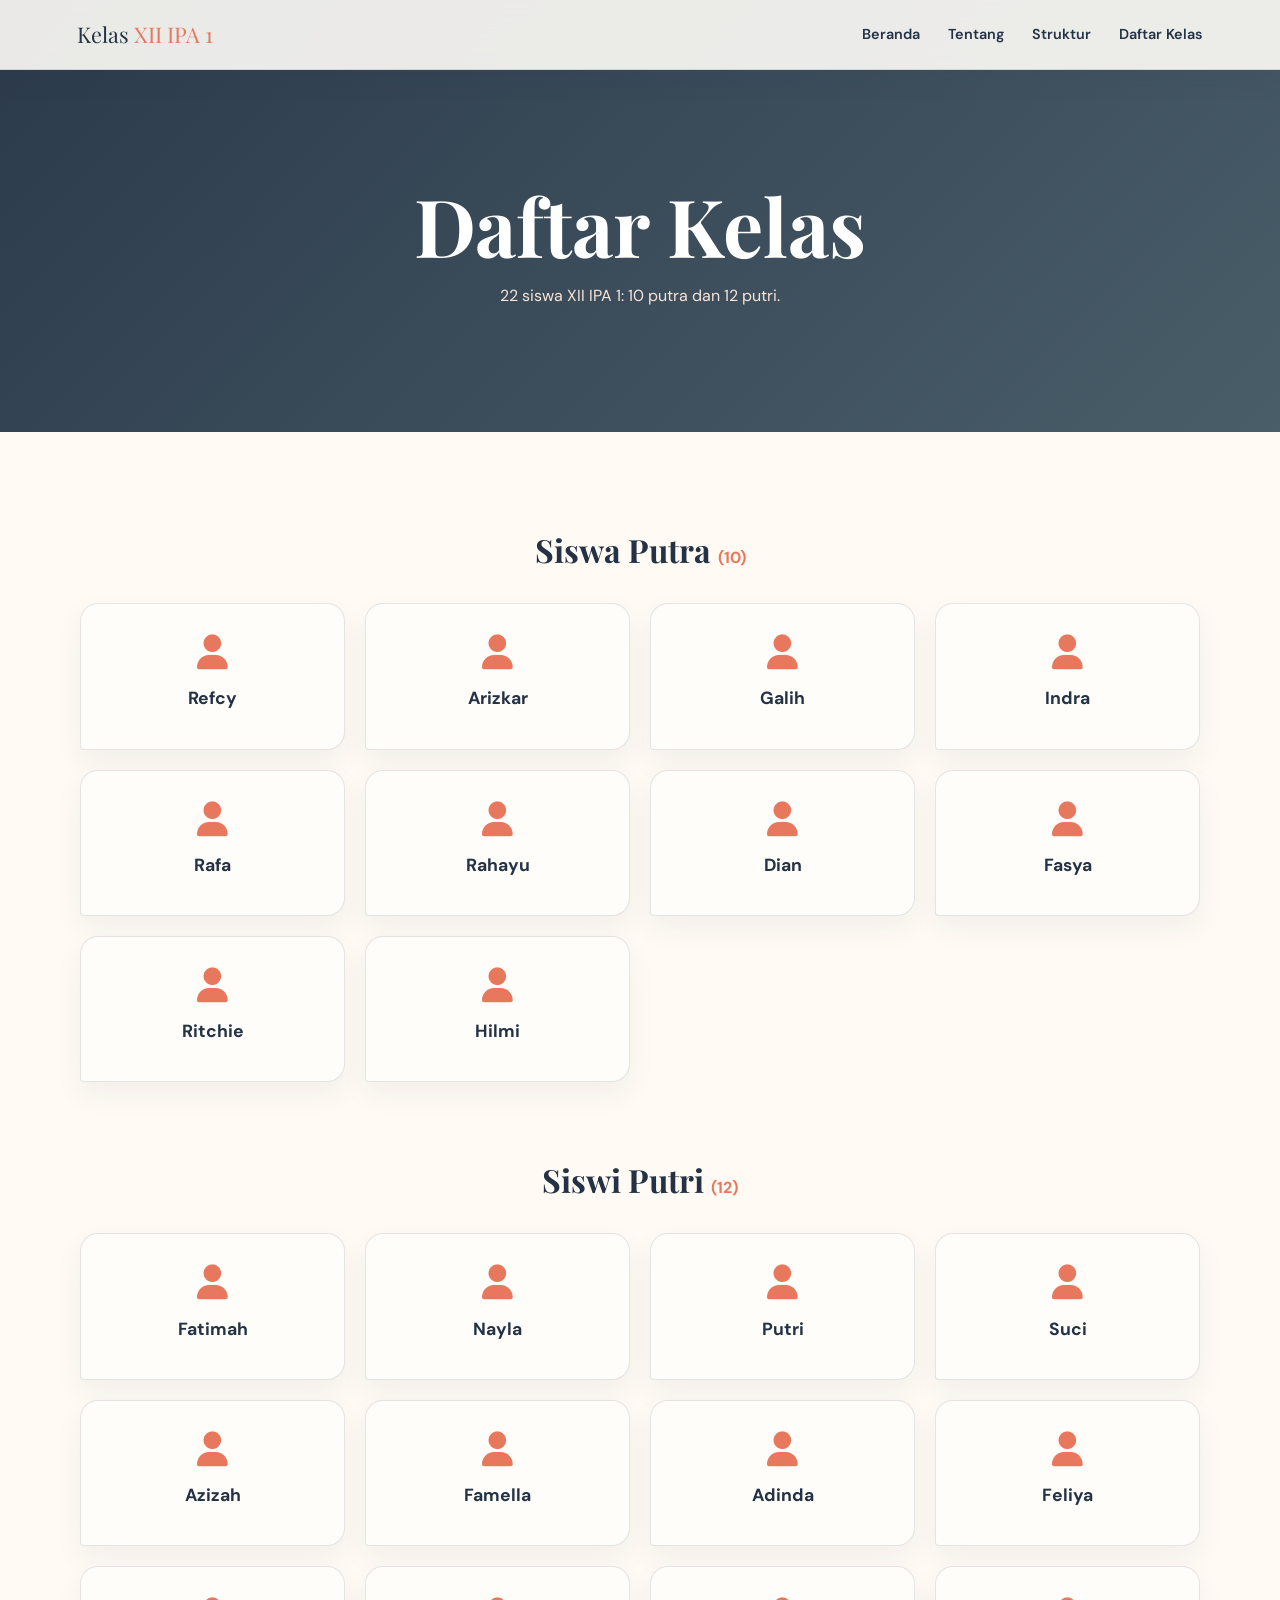
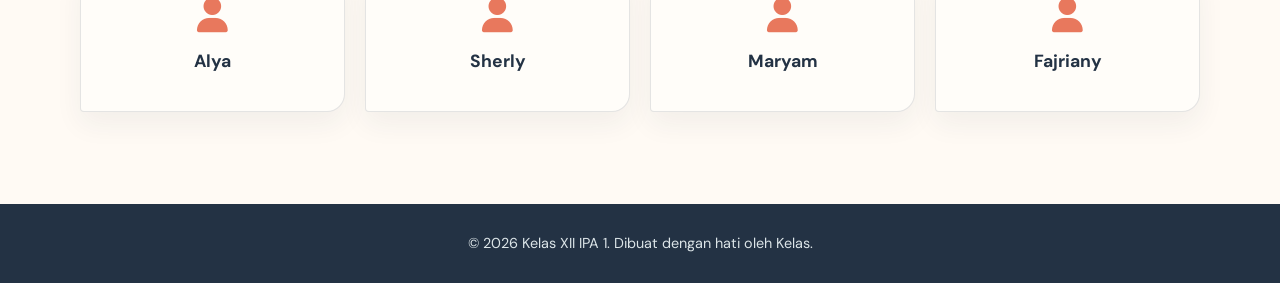
==== galeri.html @ 5691f70e "Add files via upload" ====
<!DOCTYPE html>
<html lang="id">
<head>
    <meta charset="UTF-8">
    <meta name="viewport" content="width=device-width, initial-scale=1.0">
    <title>Daftar Kelas XII IPA 1</title>
    <link rel="stylesheet" href="https://cdnjs.cloudflare.com/ajax/libs/font-awesome/6.4.0/css/all.min.css">
    <link rel="stylesheet" href="halaman.css">
</head>
<body>
    <header>
        <div class="logo">Kelas <span>XII IPA 1</span></div>
        <button class="menu-toggle" type="button" aria-label="Buka menu" aria-expanded="false" aria-controls="main-nav"><i class="fas fa-bars" aria-hidden="true"></i></button>
        <nav id="main-nav" aria-label="Navigasi utama">
            <ul><li><a href="newproject.html">Beranda</a></li><li><a href="tentang.html">Tentang</a></li><li><a href="struktur.html">Struktur</a></li><li><a href="galeri.html">Daftar Kelas</a></li></ul>
        </nav>
    </header>
    <main>
        <section class="page-hero"><div><h1>Daftar Kelas</h1><p>22 siswa XII IPA 1: 10 putra dan 12 putri.</p></div></section>
        <section class="container">
            <div class="student-section">
                <h2>Siswa Putra <span>(10)</span></h2>
                <div class="card-grid">
                    <article class="card"><i class="fas fa-user" aria-hidden="true"></i><h2>Refcy</h2></article>
                    <article class="card"><i class="fas fa-user" aria-hidden="true"></i><h2>Arizkar</h2></article>
                    <article class="card"><i class="fas fa-user" aria-hidden="true"></i><h2>Galih</h2></article>
                    <article class="card"><i class="fas fa-user" aria-hidden="true"></i><h2>Indra</h2></article>
                    <article class="card"><i class="fas fa-user" aria-hidden="true"></i><h2>Rafa</h2></article>
                    <article class="card"><i class="fas fa-user" aria-hidden="true"></i><h2>Rahayu</h2></article>
                    <article class="card"><i class="fas fa-user" aria-hidden="true"></i><h2>Dian</h2></article>
                    <article class="card"><i class="fas fa-user" aria-hidden="true"></i><h2>Fasya</h2></article>
                    <article class="card"><i class="fas fa-user" aria-hidden="true"></i><h2>Ritchie</h2></article>
                    <article class="card"><i class="fas fa-user" aria-hidden="true"></i><h2>Hilmi</h2></article>
                </div>
            </div>
            <div class="student-section">
                <h2>Siswi Putri <span>(12)</span></h2>
                <div class="card-grid">
                    <article class="card"><i class="fas fa-user" aria-hidden="true"></i><h2>Fatimah</h2></article>
                    <article class="card"><i class="fas fa-user" aria-hidden="true"></i><h2>Nayla</h2></article>
                    <article class="card"><i class="fas fa-user" aria-hidden="true"></i><h2>Putri</h2></article>
                    <article class="card"><i class="fas fa-user" aria-hidden="true"></i><h2>Suci</h2></article>
                    <article class="card"><i class="fas fa-user" aria-hidden="true"></i><h2>Azizah</h2></article>
                    <article class="card"><i class="fas fa-user" aria-hidden="true"></i><h2>Famella</h2></article>
                    <article class="card"><i class="fas fa-user" aria-hidden="true"></i><h2>Adinda</h2></article>
                    <article class="card"><i class="fas fa-user" aria-hidden="true"></i><h2>Feliya</h2></article>
                    <article class="card"><i class="fas fa-user" aria-hidden="true"></i><h2>Alya</h2></article>
                    <article class="card"><i class="fas fa-user" aria-hidden="true"></i><h2>Sherly</h2></article>
                    <article class="card"><i class="fas fa-user" aria-hidden="true"></i><h2>Maryam</h2></article>
                    <article class="card"><i class="fas fa-user" aria-hidden="true"></i><h2>Fajriany</h2></article>
                </div>
            </div>
        </section>
    </main>
    <footer><p>&copy; 2026 Kelas XII IPA 1. Dibuat dengan hati oleh Kelas.</p></footer>
    <script src="menu.js"></script>
</body>
</html>
---- halaman.css ----
@import url('https://fonts.googleapis.com/css2?family=DM+Sans:wght@400;500;600;700&family=Playfair+Display:wght@600;700&display=swap');

:root {
    --primary: #e8785d;
    --primary-dark: #c85d47;
    --ink: #233244;
    --muted: #6d7782;
    --surface: #fffdf9;
    --soft-surface: #edf2ed;
    --line: rgba(35, 50, 68, 0.12);
}

* { box-sizing: border-box; margin: 0; padding: 0; }
html { scroll-behavior: smooth; }
body { background: #fffaf4; color: var(--ink); font-family: 'DM Sans', sans-serif; line-height: 1.6; }
header { align-items: center; backdrop-filter: blur(14px); background: rgba(255, 253, 249, 0.9); border-bottom: 1px solid var(--line); box-shadow: 0 8px 30px rgba(35, 50, 68, 0.06); display: flex; justify-content: space-between; left: 0; padding: 17px 6vw; position: fixed; top: 0; width: 100%; z-index: 10; }
.logo { color: var(--ink); font-family: 'Playfair Display', serif; font-size: 1.35rem; }
.logo span { color: var(--primary); }
nav ul { display: flex; list-style: none; }
nav li { margin-left: 28px; }
nav a { color: var(--ink); font-size: .9rem; font-weight: 600; text-decoration: none; transition: color .3s ease; }
nav a:hover { color: var(--primary); }
.menu-toggle { background: transparent; border: 0; color: var(--ink); cursor: pointer; display: none; font-size: 1.5rem; padding: 6px; }
.page-hero { align-items: center; background: linear-gradient(135deg, rgba(35, 50, 68, .96), rgba(48, 72, 86, .88)), url('https://images.unsplash.com/photo-1523050854058-8df90110c9f1?auto=format&fit=crop&w=1350&q=80') center / cover; color: white; display: flex; justify-content: center; min-height: 48vh; padding: 130px 24px 70px; text-align: center; }
.page-hero h1 { font-family: 'Playfair Display', serif; font-size: clamp(2.8rem, 7vw, 5rem); line-height: 1.05; }
.page-hero p { color: #f9e4d7; margin-top: 16px; }
.container { margin: auto; max-width: 1180px; padding: 92px 30px; }
.intro { color: var(--muted); font-size: 1.08rem; margin: auto; max-width: 760px; text-align: center; }
.content-grid { align-items: center; display: grid; gap: 60px; grid-template-columns: 1fr 1fr; }
.content-grid img { border: 10px solid var(--surface); border-radius: 24px 24px 24px 4px; box-shadow: 0 18px 40px rgba(35, 50, 68, .14); display: block; width: 100%; }
.content-grid p { color: var(--muted); margin-bottom: 18px; }
.card-grid { display: grid; gap: 20px; grid-template-columns: repeat(auto-fit, minmax(220px, 1fr)); }
.card { background: var(--surface); border: 1px solid var(--line); border-radius: 18px 18px 18px 4px; box-shadow: 0 12px 28px rgba(35, 50, 68, .06); padding: 30px 22px; text-align: center; transition: transform .3s ease, box-shadow .3s ease; }
.card:hover { box-shadow: 0 18px 34px rgba(35, 50, 68, .11); transform: translateY(-5px); }
.card i { color: var(--primary); font-size: 2.2rem; margin-bottom: 15px; }
.card h2 { font-size: 1.1rem; margin-bottom: 6px; }
.card p { color: var(--muted); font-size: .92rem; }
.student-section + .student-section { margin-top: 72px; }
.student-section > h2 { font-family: 'Playfair Display', serif; font-size: 2rem; margin-bottom: 28px; text-align: center; }
.student-section > h2 span { color: var(--primary); font-family: 'DM Sans', sans-serif; font-size: 1rem; }
.gallery-grid { display: grid; gap: 18px; grid-template-columns: repeat(auto-fit, minmax(250px, 1fr)); }
.gallery-grid img { border-radius: 18px 18px 18px 4px; box-shadow: 0 12px 28px rgba(35, 50, 68, .12); display: block; height: 280px; object-fit: cover; transition: transform .3s ease, filter .3s ease; width: 100%; }
.gallery-grid img:hover { filter: saturate(1.1); transform: translateY(-5px); }
footer { background: var(--ink); color: #dce5e8; font-size: .9rem; padding: 28px 20px; text-align: center; }
@media (max-width: 768px) {
    header { flex-wrap: wrap; padding: 14px 20px; }
    .menu-toggle { display: block; }
    nav { display: none; flex-basis: 100%; }
    nav.is-open { display: block; }
    nav ul { display: grid; gap: 4px; padding: 8px 0 4px; }
    nav li { margin-left: 0; }
    nav a { display: block; padding: 4px 0; }
    .page-hero { min-height: 42vh; }
    .container { padding: 65px 20px; }
    .content-grid { gap: 30px; grid-template-columns: 1fr; }
}
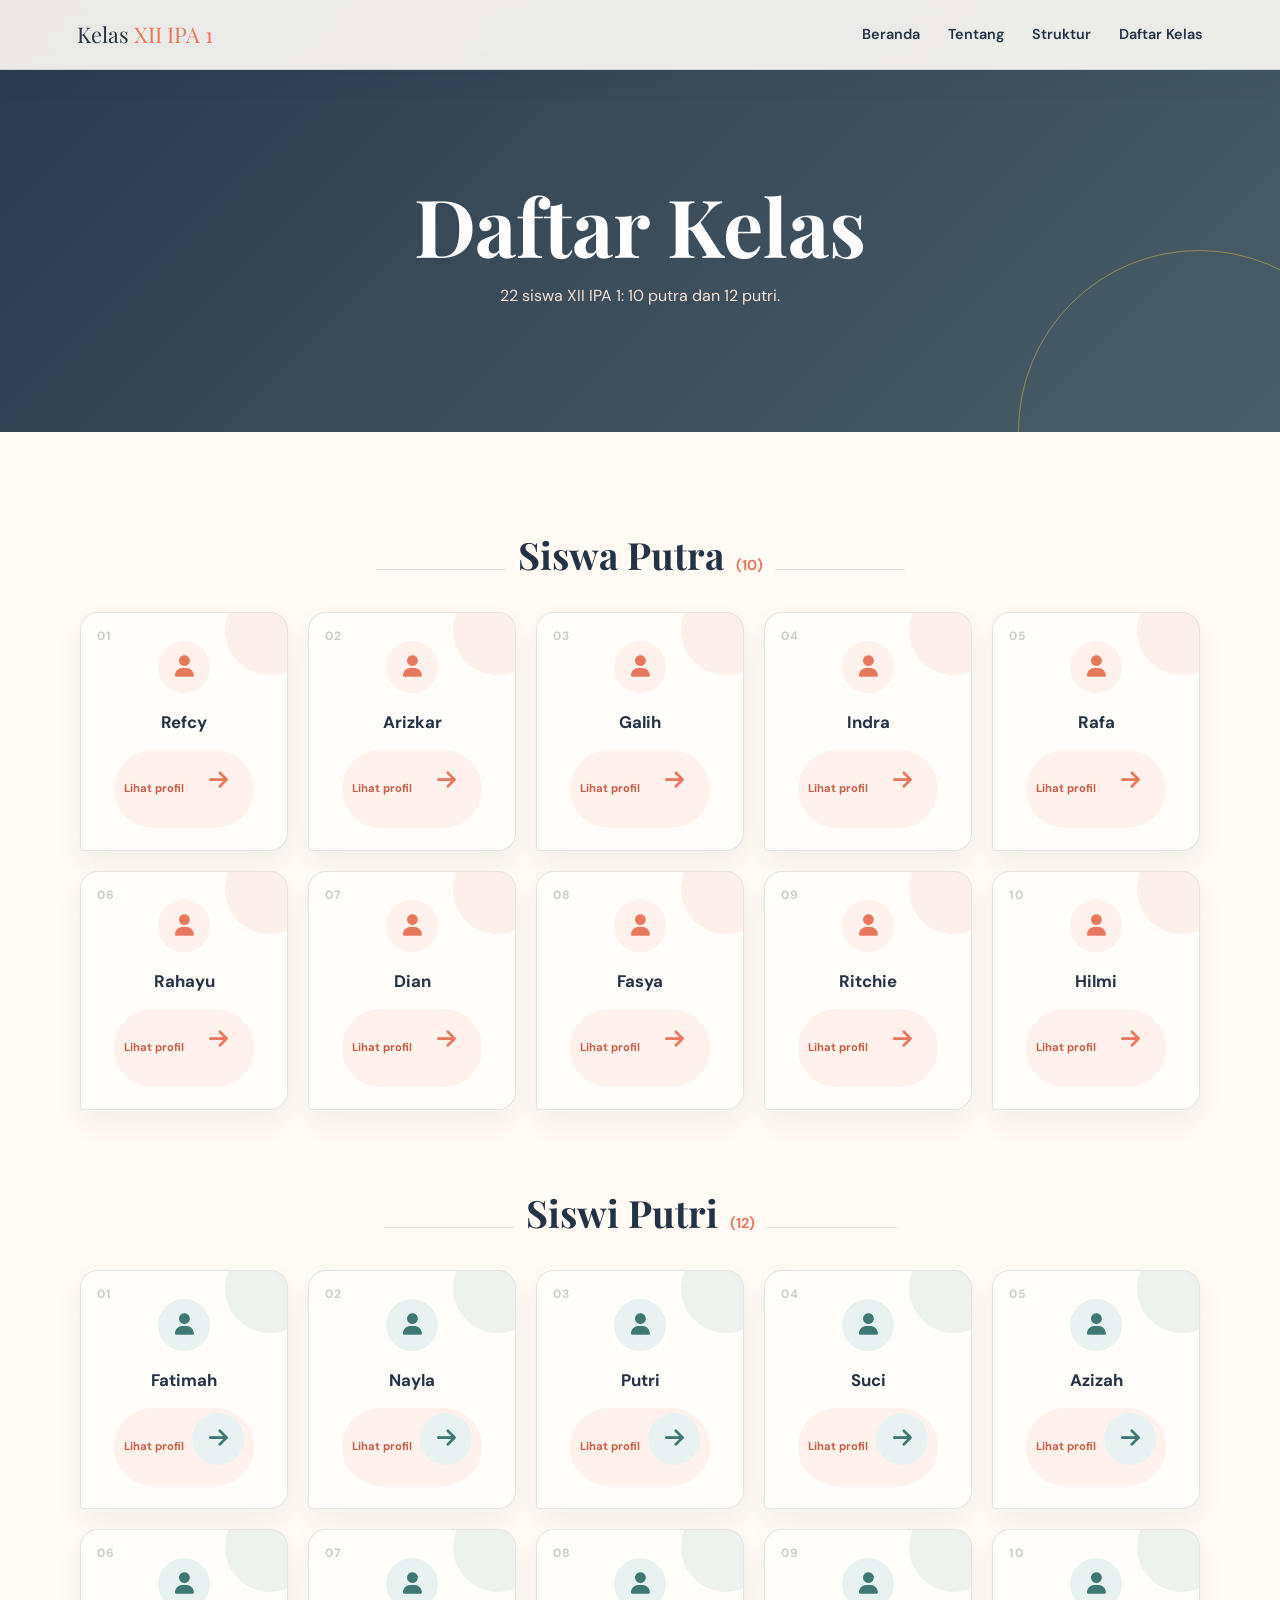
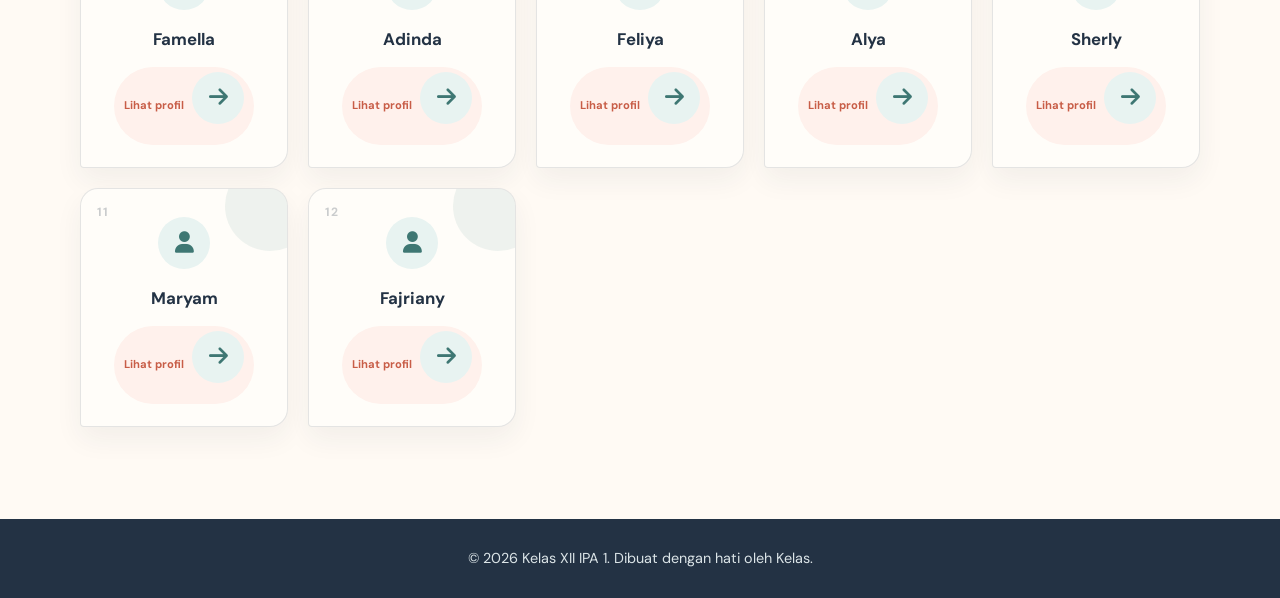
==== commit f85afa65: "Tambahkan profil interaktif siswa" ====
--- a/galeri.html
+++ b/galeri.html
@@ -21,38 +21,54 @@
             <div class="student-section">
                 <h2>Siswa Putra <span>(10)</span></h2>
                 <div class="card-grid">
-                    <article class="card"><i class="fas fa-user" aria-hidden="true"></i><h2>Refcy</h2></article>
-                    <article class="card"><i class="fas fa-user" aria-hidden="true"></i><h2>Arizkar</h2></article>
-                    <article class="card"><i class="fas fa-user" aria-hidden="true"></i><h2>Galih</h2></article>
-                    <article class="card"><i class="fas fa-user" aria-hidden="true"></i><h2>Indra</h2></article>
-                    <article class="card"><i class="fas fa-user" aria-hidden="true"></i><h2>Rafa</h2></article>
-                    <article class="card"><i class="fas fa-user" aria-hidden="true"></i><h2>Rahayu</h2></article>
-                    <article class="card"><i class="fas fa-user" aria-hidden="true"></i><h2>Dian</h2></article>
-                    <article class="card"><i class="fas fa-user" aria-hidden="true"></i><h2>Fasya</h2></article>
-                    <article class="card"><i class="fas fa-user" aria-hidden="true"></i><h2>Ritchie</h2></article>
-                    <article class="card"><i class="fas fa-user" aria-hidden="true"></i><h2>Hilmi</h2></article>
+                    <article class="card profile-card" tabindex="0" role="button" data-name="Refcy" data-city="Belum diisi" data-instagram="Belum diisi" data-quote="Terus belajar dan tetap kompak bersama teman-teman."><i class="fas fa-user" aria-hidden="true"></i><h2>Refcy</h2><span class="profile-hint">Lihat profil <i class="fas fa-arrow-right" aria-hidden="true"></i></span></article>
+                    <article class="card profile-card" tabindex="0" role="button" data-name="Arizkar" data-city="Belum diisi" data-instagram="Belum diisi" data-quote="Setiap proses kecil membawa kita lebih dekat ke mimpi."><i class="fas fa-user" aria-hidden="true"></i><h2>Arizkar</h2><span class="profile-hint">Lihat profil <i class="fas fa-arrow-right" aria-hidden="true"></i></span></article>
+                    <article class="card profile-card" tabindex="0" role="button" data-name="Galih" data-city="Belum diisi" data-instagram="Belum diisi" data-quote="Nikmati perjalanan, karena kenangan kelas tidak terulang."><i class="fas fa-user" aria-hidden="true"></i><h2>Galih</h2><span class="profile-hint">Lihat profil <i class="fas fa-arrow-right" aria-hidden="true"></i></span></article>
+                    <article class="card profile-card" tabindex="0" role="button" data-name="Indra" data-city="Belum diisi" data-instagram="Belum diisi" data-quote="Kita mungkin berbeda, tetapi tujuan kita tetap sama."><i class="fas fa-user" aria-hidden="true"></i><h2>Indra</h2><span class="profile-hint">Lihat profil <i class="fas fa-arrow-right" aria-hidden="true"></i></span></article>
+                    <article class="card profile-card" tabindex="0" role="button" data-name="Rafa" data-city="Belum diisi" data-instagram="Belum diisi" data-quote="Berani mencoba adalah langkah pertama menuju berhasil."><i class="fas fa-user" aria-hidden="true"></i><h2>Rafa</h2><span class="profile-hint">Lihat profil <i class="fas fa-arrow-right" aria-hidden="true"></i></span></article>
+                    <article class="card profile-card" tabindex="0" role="button" data-name="Rahayu" data-city="Belum diisi" data-instagram="Belum diisi" data-quote="Teman baik membuat masa sekolah menjadi lebih berarti."><i class="fas fa-user" aria-hidden="true"></i><h2>Rahayu</h2><span class="profile-hint">Lihat profil <i class="fas fa-arrow-right" aria-hidden="true"></i></span></article>
+                    <article class="card profile-card" tabindex="0" role="button" data-name="Dian" data-city="Belum diisi" data-instagram="Belum diisi" data-quote="Jangan takut bermimpi besar."><i class="fas fa-user" aria-hidden="true"></i><h2>Dian</h2><span class="profile-hint">Lihat profil <i class="fas fa-arrow-right" aria-hidden="true"></i></span></article>
+                    <article class="card profile-card" tabindex="0" role="button" data-name="Fasya" data-city="Belum diisi" data-instagram="Belum diisi" data-quote="Kebersamaan adalah kekuatan terbaik kelas kita."><i class="fas fa-user" aria-hidden="true"></i><h2>Fasya</h2><span class="profile-hint">Lihat profil <i class="fas fa-arrow-right" aria-hidden="true"></i></span></article>
+                    <article class="card profile-card" tabindex="0" role="button" data-name="Ritchie" data-city="Belum diisi" data-instagram="Belum diisi" data-quote="Hari ini belajar, besok menjadi lebih baik."><i class="fas fa-user" aria-hidden="true"></i><h2>Ritchie</h2><span class="profile-hint">Lihat profil <i class="fas fa-arrow-right" aria-hidden="true"></i></span></article>
+                    <article class="card profile-card" tabindex="0" role="button" data-name="Hilmi" data-city="Belum diisi" data-instagram="Belum diisi" data-quote="Tetap rendah hati dan terus melangkah."><i class="fas fa-user" aria-hidden="true"></i><h2>Hilmi</h2><span class="profile-hint">Lihat profil <i class="fas fa-arrow-right" aria-hidden="true"></i></span></article>
                 </div>
             </div>
             <div class="student-section">
                 <h2>Siswi Putri <span>(12)</span></h2>
                 <div class="card-grid">
-                    <article class="card"><i class="fas fa-user" aria-hidden="true"></i><h2>Fatimah</h2></article>
-                    <article class="card"><i class="fas fa-user" aria-hidden="true"></i><h2>Nayla</h2></article>
-                    <article class="card"><i class="fas fa-user" aria-hidden="true"></i><h2>Putri</h2></article>
-                    <article class="card"><i class="fas fa-user" aria-hidden="true"></i><h2>Suci</h2></article>
-                    <article class="card"><i class="fas fa-user" aria-hidden="true"></i><h2>Azizah</h2></article>
-                    <article class="card"><i class="fas fa-user" aria-hidden="true"></i><h2>Famella</h2></article>
-                    <article class="card"><i class="fas fa-user" aria-hidden="true"></i><h2>Adinda</h2></article>
-                    <article class="card"><i class="fas fa-user" aria-hidden="true"></i><h2>Feliya</h2></article>
-                    <article class="card"><i class="fas fa-user" aria-hidden="true"></i><h2>Alya</h2></article>
-                    <article class="card"><i class="fas fa-user" aria-hidden="true"></i><h2>Sherly</h2></article>
-                    <article class="card"><i class="fas fa-user" aria-hidden="true"></i><h2>Maryam</h2></article>
-                    <article class="card"><i class="fas fa-user" aria-hidden="true"></i><h2>Fajriany</h2></article>
+                    <article class="card profile-card" tabindex="0" role="button" data-name="Fatimah" data-city="Belum diisi" data-instagram="Belum diisi" data-quote="Kelas adalah tempat cerita indah dimulai."><i class="fas fa-user" aria-hidden="true"></i><h2>Fatimah</h2><span class="profile-hint">Lihat profil <i class="fas fa-arrow-right" aria-hidden="true"></i></span></article>
+                    <article class="card profile-card" tabindex="0" role="button" data-name="Nayla" data-city="Belum diisi" data-instagram="Belum diisi" data-quote="Jalani hari dengan semangat dan senyuman."><i class="fas fa-user" aria-hidden="true"></i><h2>Nayla</h2><span class="profile-hint">Lihat profil <i class="fas fa-arrow-right" aria-hidden="true"></i></span></article>
+                    <article class="card profile-card" tabindex="0" role="button" data-name="Putri" data-city="Belum diisi" data-instagram="Belum diisi" data-quote="Mimpi besar dimulai dari langkah sederhana."><i class="fas fa-user" aria-hidden="true"></i><h2>Putri</h2><span class="profile-hint">Lihat profil <i class="fas fa-arrow-right" aria-hidden="true"></i></span></article>
+                    <article class="card profile-card" tabindex="0" role="button" data-name="Suci" data-city="Belum diisi" data-instagram="Belum diisi" data-quote="Bersama kita bisa melewati semuanya."><i class="fas fa-user" aria-hidden="true"></i><h2>Suci</h2><span class="profile-hint">Lihat profil <i class="fas fa-arrow-right" aria-hidden="true"></i></span></article>
+                    <article class="card profile-card" tabindex="0" role="button" data-name="Azizah" data-city="Belum diisi" data-instagram="Belum diisi" data-quote="Jadilah versi terbaik dari dirimu sendiri."><i class="fas fa-user" aria-hidden="true"></i><h2>Azizah</h2><span class="profile-hint">Lihat profil <i class="fas fa-arrow-right" aria-hidden="true"></i></span></article>
+                    <article class="card profile-card" tabindex="0" role="button" data-name="Famella" data-city="Belum diisi" data-instagram="Belum diisi" data-quote="Simpan kenangan baik, bawa semangatnya."><i class="fas fa-user" aria-hidden="true"></i><h2>Famella</h2><span class="profile-hint">Lihat profil <i class="fas fa-arrow-right" aria-hidden="true"></i></span></article>
+                    <article class="card profile-card" tabindex="0" role="button" data-name="Adinda" data-city="Belum diisi" data-instagram="Belum diisi" data-quote="Tidak ada yang tidak mungkin jika dilakukan bersama."><i class="fas fa-user" aria-hidden="true"></i><h2>Adinda</h2><span class="profile-hint">Lihat profil <i class="fas fa-arrow-right" aria-hidden="true"></i></span></article>
+                    <article class="card profile-card" tabindex="0" role="button" data-name="Feliya" data-city="Belum diisi" data-instagram="Belum diisi" data-quote="Terus tumbuh, terus bersinar."><i class="fas fa-user" aria-hidden="true"></i><h2>Feliya</h2><span class="profile-hint">Lihat profil <i class="fas fa-arrow-right" aria-hidden="true"></i></span></article>
+                    <article class="card profile-card" tabindex="0" role="button" data-name="Alya" data-city="Belum diisi" data-instagram="Belum diisi" data-quote="Kebahagiaan sederhana selalu layak dirayakan."><i class="fas fa-user" aria-hidden="true"></i><h2>Alya</h2><span class="profile-hint">Lihat profil <i class="fas fa-arrow-right" aria-hidden="true"></i></span></article>
+                    <article class="card profile-card" tabindex="0" role="button" data-name="Sherly" data-city="Belum diisi" data-instagram="Belum diisi" data-quote="Berikan yang terbaik untuk setiap kesempatan."><i class="fas fa-user" aria-hidden="true"></i><h2>Sherly</h2><span class="profile-hint">Lihat profil <i class="fas fa-arrow-right" aria-hidden="true"></i></span></article>
+                    <article class="card profile-card" tabindex="0" role="button" data-name="Maryam" data-city="Belum diisi" data-instagram="Belum diisi" data-quote="Teman seperjuangan adalah hadiah terbaik di sekolah."><i class="fas fa-user" aria-hidden="true"></i><h2>Maryam</h2><span class="profile-hint">Lihat profil <i class="fas fa-arrow-right" aria-hidden="true"></i></span></article>
+                    <article class="card profile-card" tabindex="0" role="button" data-name="Fajriany" data-city="Belum diisi" data-instagram="Belum diisi" data-quote="Tetap semangat mengejar cita-cita."><i class="fas fa-user" aria-hidden="true"></i><h2>Fajriany</h2><span class="profile-hint">Lihat profil <i class="fas fa-arrow-right" aria-hidden="true"></i></span></article>
                 </div>
             </div>
         </section>
     </main>
     <footer><p>&copy; 2026 Kelas XII IPA 1. Dibuat dengan hati oleh Kelas.</p></footer>
+    <div class="profile-modal" id="profile-modal" role="dialog" aria-modal="true" aria-labelledby="profile-title" hidden>
+        <div class="profile-modal-backdrop" data-close-profile></div>
+        <div class="profile-dialog">
+            <button class="profile-close" type="button" aria-label="Tutup profil" data-close-profile><i class="fas fa-times" aria-hidden="true"></i></button>
+            <div class="profile-photo profile-photo-placeholder" id="profile-photo" aria-label="Foto siswa belum ditambahkan"><i class="fas fa-user" aria-hidden="true"></i><span id="profile-initials">R</span></div>
+            <p class="profile-kicker">Profil siswa XII IPA 1</p>
+            <h2 id="profile-title">Nama Siswa</h2>
+            <div class="profile-details">
+                <div><span>Kelas</span><strong>XII IPA 1</strong></div>
+                <div><span>Asal kota</span><strong id="profile-city">Belum diisi</strong></div>
+                <div><span>Akun Instagram</span><strong id="profile-instagram">Belum diisi</strong></div>
+            </div>
+            <blockquote id="profile-quote">“Kata-kata siswa akan tampil di sini.”</blockquote>
+        </div>
+    </div>
     <script src="menu.js"></script>
+    <script src="profil-siswa.js"></script>
 </body>
 </html>
--- a/halaman.css
+++ b/halaman.css
@@ -12,36 +12,105 @@
 
 * { box-sizing: border-box; margin: 0; padding: 0; }
 html { scroll-behavior: smooth; }
-body { background: #fffaf4; color: var(--ink); font-family: 'DM Sans', sans-serif; line-height: 1.6; }
+body { background: #fffaf4; color: var(--ink); font-family: 'DM Sans', sans-serif; line-height: 1.6; overflow-x: hidden; }
+body.modal-open { overflow: hidden; }
 header { align-items: center; backdrop-filter: blur(14px); background: rgba(255, 253, 249, 0.9); border-bottom: 1px solid var(--line); box-shadow: 0 8px 30px rgba(35, 50, 68, 0.06); display: flex; justify-content: space-between; left: 0; padding: 17px 6vw; position: fixed; top: 0; width: 100%; z-index: 10; }
 .logo { color: var(--ink); font-family: 'Playfair Display', serif; font-size: 1.35rem; }
 .logo span { color: var(--primary); }
 nav ul { display: flex; list-style: none; }
 nav li { margin-left: 28px; }
-nav a { color: var(--ink); font-size: .9rem; font-weight: 600; text-decoration: none; transition: color .3s ease; }
+nav a { color: var(--ink); font-size: .9rem; font-weight: 600; position: relative; text-decoration: none; transition: color .3s ease; }
+nav a::after { background: var(--primary); bottom: -7px; content: ''; height: 2px; left: 0; position: absolute; transform: scaleX(0); transform-origin: right; transition: transform .3s ease; width: 100%; }
 nav a:hover { color: var(--primary); }
+nav a:hover::after { transform: scaleX(1); transform-origin: left; }
 .menu-toggle { background: transparent; border: 0; color: var(--ink); cursor: pointer; display: none; font-size: 1.5rem; padding: 6px; }
-.page-hero { align-items: center; background: linear-gradient(135deg, rgba(35, 50, 68, .96), rgba(48, 72, 86, .88)), url('https://images.unsplash.com/photo-1523050854058-8df90110c9f1?auto=format&fit=crop&w=1350&q=80') center / cover; color: white; display: flex; justify-content: center; min-height: 48vh; padding: 130px 24px 70px; text-align: center; }
-.page-hero h1 { font-family: 'Playfair Display', serif; font-size: clamp(2.8rem, 7vw, 5rem); line-height: 1.05; }
-.page-hero p { color: #f9e4d7; margin-top: 16px; }
-.container { margin: auto; max-width: 1180px; padding: 92px 30px; }
+.page-hero { align-items: center; background: linear-gradient(135deg, rgba(35, 50, 68, .96), rgba(48, 72, 86, .88)), url('https://images.unsplash.com/photo-1523050854058-8df90110c9f1?auto=format&fit=crop&w=1350&q=80') center / cover; color: white; display: flex; justify-content: center; min-height: 48vh; overflow: hidden; padding: 130px 24px 70px; position: relative; text-align: center; }
+.page-hero::after { border: 1px solid rgba(246, 201, 69, .45); border-radius: 50%; bottom: -180px; content: ''; height: 360px; position: absolute; right: -100px; width: 360px; }
+.page-hero > div { position: relative; z-index: 1; }
+.page-hero h1 { animation: rise-in .8s ease both; font-family: 'Playfair Display', serif; font-size: clamp(2.8rem, 7vw, 5rem); line-height: 1.05; }
+.page-hero p { animation: rise-in .8s .14s ease both; color: #f9e4d7; margin-top: 16px; }
+.container { animation: rise-in .8s .12s ease both; margin: auto; max-width: 1180px; padding: 92px 30px; }
 .intro { color: var(--muted); font-size: 1.08rem; margin: auto; max-width: 760px; text-align: center; }
 .content-grid { align-items: center; display: grid; gap: 60px; grid-template-columns: 1fr 1fr; }
-.content-grid img { border: 10px solid var(--surface); border-radius: 24px 24px 24px 4px; box-shadow: 0 18px 40px rgba(35, 50, 68, .14); display: block; width: 100%; }
+.content-grid img { border: 10px solid var(--surface); border-radius: 24px 24px 24px 4px; box-shadow: 0 18px 40px rgba(35, 50, 68, .14); display: block; transition: transform .4s ease, box-shadow .4s ease; width: 100%; }
+.content-grid img:hover { box-shadow: 0 24px 46px rgba(35, 50, 68, .2); transform: rotate(-1deg) translateY(-6px); }
 .content-grid p { color: var(--muted); margin-bottom: 18px; }
 .card-grid { display: grid; gap: 20px; grid-template-columns: repeat(auto-fit, minmax(220px, 1fr)); }
-.card { background: var(--surface); border: 1px solid var(--line); border-radius: 18px 18px 18px 4px; box-shadow: 0 12px 28px rgba(35, 50, 68, .06); padding: 30px 22px; text-align: center; transition: transform .3s ease, box-shadow .3s ease; }
+.card.wali-kelas { grid-column: 1 / -1; justify-self: center; width: min(420px, 100%); }
+.card { animation: card-reveal .65s ease both; background: var(--surface); border: 1px solid var(--line); border-radius: 18px 18px 18px 4px; box-shadow: 0 12px 28px rgba(35, 50, 68, .06); padding: 30px 22px; text-align: center; transition: border-color .3s ease, transform .3s ease, box-shadow .3s ease; }
 .card:hover { box-shadow: 0 18px 34px rgba(35, 50, 68, .11); transform: translateY(-5px); }
 .card i { color: var(--primary); font-size: 2.2rem; margin-bottom: 15px; }
 .card h2 { font-size: 1.1rem; margin-bottom: 6px; }
 .card p { color: var(--muted); font-size: .92rem; }
 .student-section + .student-section { margin-top: 72px; }
-.student-section > h2 { font-family: 'Playfair Display', serif; font-size: 2rem; margin-bottom: 28px; text-align: center; }
-.student-section > h2 span { color: var(--primary); font-family: 'DM Sans', sans-serif; font-size: 1rem; }
+.student-section > h2 { align-items: baseline; display: flex; font-family: 'Playfair Display', serif; font-size: clamp(1.8rem, 4vw, 2.35rem); gap: 12px; justify-content: center; margin-bottom: 28px; }
+.student-section > h2::before, .student-section > h2::after { background: var(--line); content: ''; height: 1px; max-width: 130px; width: 15vw; }
+.student-section > h2 span { color: var(--primary); font-family: 'DM Sans', sans-serif; font-size: .9rem; font-weight: 700; }
+.student-section .card-grid { counter-reset: student; grid-template-columns: repeat(auto-fit, minmax(190px, 1fr)); }
+.student-section .card { animation: card-reveal .65s ease both; counter-increment: student; min-height: 170px; overflow: hidden; padding: 28px 18px 22px; position: relative; }
+.profile-card { cursor: pointer; }
+.profile-card:focus-visible { outline: 3px solid #f6c945; outline-offset: 4px; }
+.profile-hint { align-items: center; background: #fff1ec; border-radius: 999px; color: var(--primary-dark); display: inline-flex; font-size: .7rem; font-weight: 700; gap: 4px; margin-top: 14px; padding: 5px 10px; position: relative; transition: background .3s ease, color .3s ease, transform .3s ease; white-space: nowrap; }
+.profile-card:hover .profile-hint, .profile-card:focus-visible .profile-hint { background: var(--primary); color: #fff; transform: translateY(-2px); }
+.profile-hint i { font-size: .68rem; margin: 0 0 0 4px; }
+.student-section .card:nth-child(2) { animation-delay: .06s; }
+.student-section .card:nth-child(3) { animation-delay: .12s; }
+.student-section .card:nth-child(4) { animation-delay: .18s; }
+.student-section .card:nth-child(5) { animation-delay: .24s; }
+.student-section .card:nth-child(6) { animation-delay: .3s; }
+.student-section .card:nth-child(7) { animation-delay: .36s; }
+.student-section .card:nth-child(8) { animation-delay: .42s; }
+.student-section .card:nth-child(9) { animation-delay: .48s; }
+.student-section .card:nth-child(10) { animation-delay: .54s; }
+.student-section .card:nth-child(11) { animation-delay: .6s; }
+.student-section .card::before { color: rgba(35, 50, 68, .24); content: counter(student, decimal-leading-zero); font-size: .75rem; font-weight: 700; left: 16px; letter-spacing: .08em; position: absolute; top: 14px; }
+.student-section .card::after { background: var(--primary); border-radius: 50%; content: ''; height: 90px; opacity: .1; position: absolute; right: -28px; top: -28px; width: 90px; }
+.student-section .card i { align-items: center; background: #fff1ec; border-radius: 50%; color: var(--primary); display: inline-flex; font-size: 1.35rem; height: 52px; justify-content: center; margin-bottom: 16px; position: relative; width: 52px; z-index: 1; }
+.student-section .card:hover i { animation: icon-bob .8s ease-in-out infinite alternate; }
+.student-section .card h2 { font-size: 1.05rem; margin: 0; position: relative; z-index: 1; }
+.student-section:nth-child(2) .card::after { background: #5e8f8b; }
+.student-section:nth-child(2) .card i { background: #e8f3f1; color: #3e7773; }
+.student-section:nth-child(2) .card:hover { border-color: rgba(62, 119, 115, .35); }
+@keyframes rise-in {
+    from { opacity: 0; transform: translateY(18px); }
+    to { opacity: 1; transform: translateY(0); }
+}
+@keyframes card-reveal {
+    from { opacity: 0; transform: translateY(22px) scale(.97); }
+    to { opacity: 1; transform: translateY(0) scale(1); }
+}
+@keyframes icon-bob {
+    from { transform: translateY(0) rotate(-4deg); }
+    to { transform: translateY(-5px) rotate(4deg); }
+}
+@media (prefers-reduced-motion: reduce) {
+    *, *::before, *::after { animation-duration: .01ms !important; animation-iteration-count: 1 !important; scroll-behavior: auto !important; transition-duration: .01ms !important; }
+}
 .gallery-grid { display: grid; gap: 18px; grid-template-columns: repeat(auto-fit, minmax(250px, 1fr)); }
-.gallery-grid img { border-radius: 18px 18px 18px 4px; box-shadow: 0 12px 28px rgba(35, 50, 68, .12); display: block; height: 280px; object-fit: cover; transition: transform .3s ease, filter .3s ease; width: 100%; }
+.gallery-grid img { border-radius: 18px 18px 18px 4px; box-shadow: 0 12px 28px rgba(35, 50, 68, .12); display: block; height: 280px; object-fit: cover; transition: transform .4s ease, filter .4s ease, box-shadow .4s ease; width: 100%; }
 .gallery-grid img:hover { filter: saturate(1.1); transform: translateY(-5px); }
 footer { background: var(--ink); color: #dce5e8; font-size: .9rem; padding: 28px 20px; text-align: center; }
+footer p { animation: rise-in .8s .2s ease both; }
+.profile-modal[hidden] { display: none; }
+.profile-modal { align-items: center; display: flex; inset: 0; justify-content: center; padding: 20px; position: fixed; z-index: 2000; }
+.profile-modal-backdrop { background: rgba(18, 31, 42, .68); inset: 0; position: absolute; }
+.profile-dialog { animation: modal-in .3s ease both; background: var(--surface); border-radius: 24px 24px 24px 5px; box-shadow: 0 26px 80px rgba(18, 31, 42, .3); max-width: 480px; padding: 38px 30px 30px; position: relative; width: 100%; }
+.profile-close { align-items: center; background: #f4eee8; border: 0; border-radius: 50%; color: var(--ink); cursor: pointer; display: inline-flex; height: 38px; justify-content: center; position: absolute; right: 18px; top: 18px; transition: background .2s ease, transform .2s ease; width: 38px; }
+.profile-close:hover { background: #f8d6ca; transform: rotate(90deg); }
+.profile-photo { border: 5px solid #fff; border-radius: 18px 18px 18px 4px; box-shadow: 0 12px 26px rgba(35, 50, 68, .16); display: flex; height: 190px; margin: -4px 0 22px; overflow: hidden; position: relative; width: 100%; }
+.profile-photo-placeholder { align-items: center; background: linear-gradient(135deg, #f8d6ca, #edf2ed); color: var(--primary); flex-direction: column; font-size: 2.8rem; justify-content: center; }
+.profile-photo-placeholder.has-image { background-position: center; background-size: cover; }
+.profile-photo-placeholder.has-image i, .profile-photo-placeholder.has-image span { display: none; }
+.profile-photo-placeholder::after { border: 1px solid rgba(232, 120, 93, .35); border-radius: 50%; content: ''; height: 250px; position: absolute; right: -70px; top: -85px; width: 250px; }
+.profile-photo-placeholder span { color: var(--ink); font-family: 'Playfair Display', serif; font-size: 4.5rem; line-height: 1; position: relative; z-index: 1; }
+.profile-kicker { color: var(--primary); font-size: .75rem; font-weight: 700; letter-spacing: .13em; text-transform: uppercase; }
+.profile-dialog h2 { font-family: 'Playfair Display', serif; font-size: 2.2rem; line-height: 1.1; margin: 5px 0 24px; }
+.profile-details { border-bottom: 1px solid var(--line); border-top: 1px solid var(--line); display: grid; gap: 15px; padding: 18px 0; }
+.profile-details div { align-items: center; display: flex; justify-content: space-between; gap: 15px; }
+.profile-details span { color: var(--muted); font-size: .85rem; }
+.profile-details strong { font-size: .9rem; text-align: right; }
+.profile-dialog blockquote { color: var(--muted); font-family: 'Playfair Display', serif; font-size: 1.15rem; font-style: italic; line-height: 1.45; margin-top: 22px; }
+@keyframes modal-in { from { opacity: 0; transform: translateY(18px) scale(.96); } to { opacity: 1; transform: translateY(0) scale(1); } }
 @media (max-width: 768px) {
     header { flex-wrap: wrap; padding: 14px 20px; }
     .menu-toggle { display: block; }
@@ -53,4 +122,7 @@
     .page-hero { min-height: 42vh; }
     .container { padding: 65px 20px; }
     .content-grid { gap: 30px; grid-template-columns: 1fr; }
+    .profile-dialog { padding: 34px 22px 24px; }
+    .profile-details div { align-items: flex-start; flex-direction: column; gap: 2px; }
+    .profile-details strong { text-align: left; }
 }
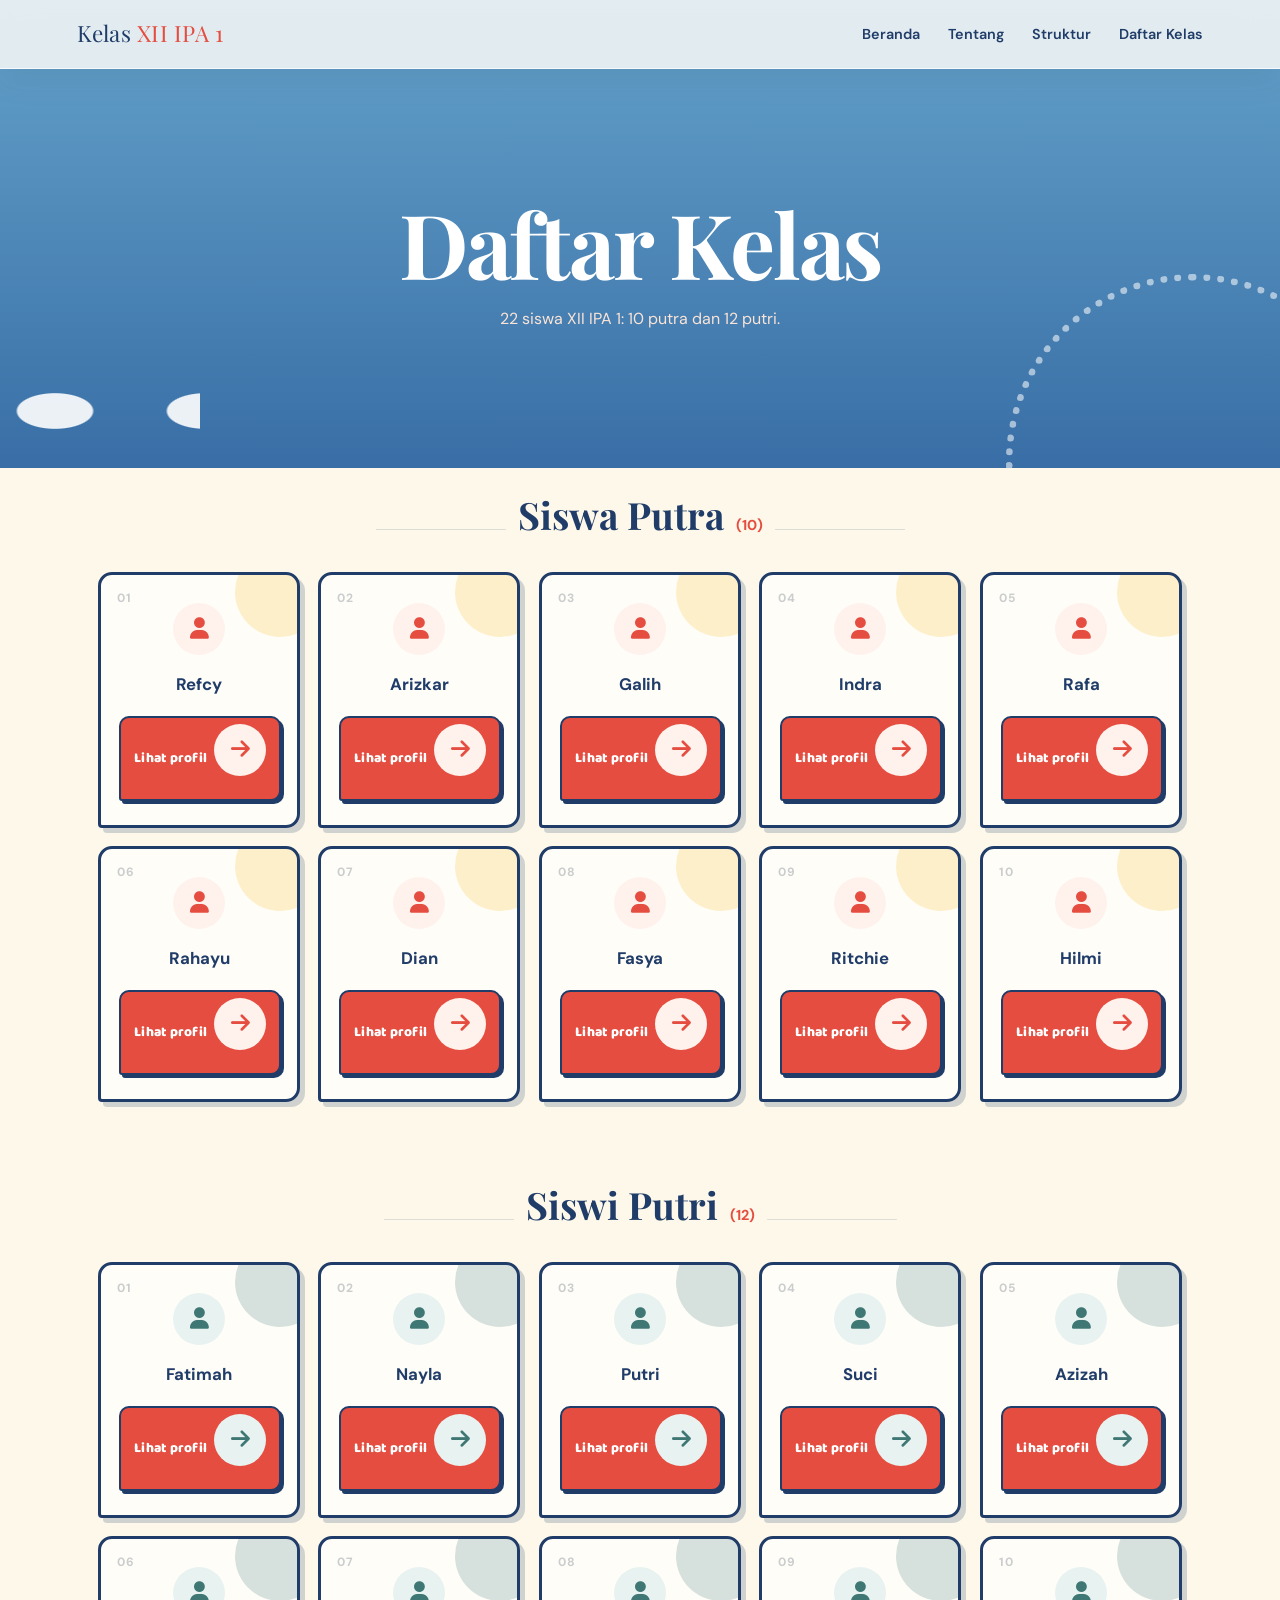
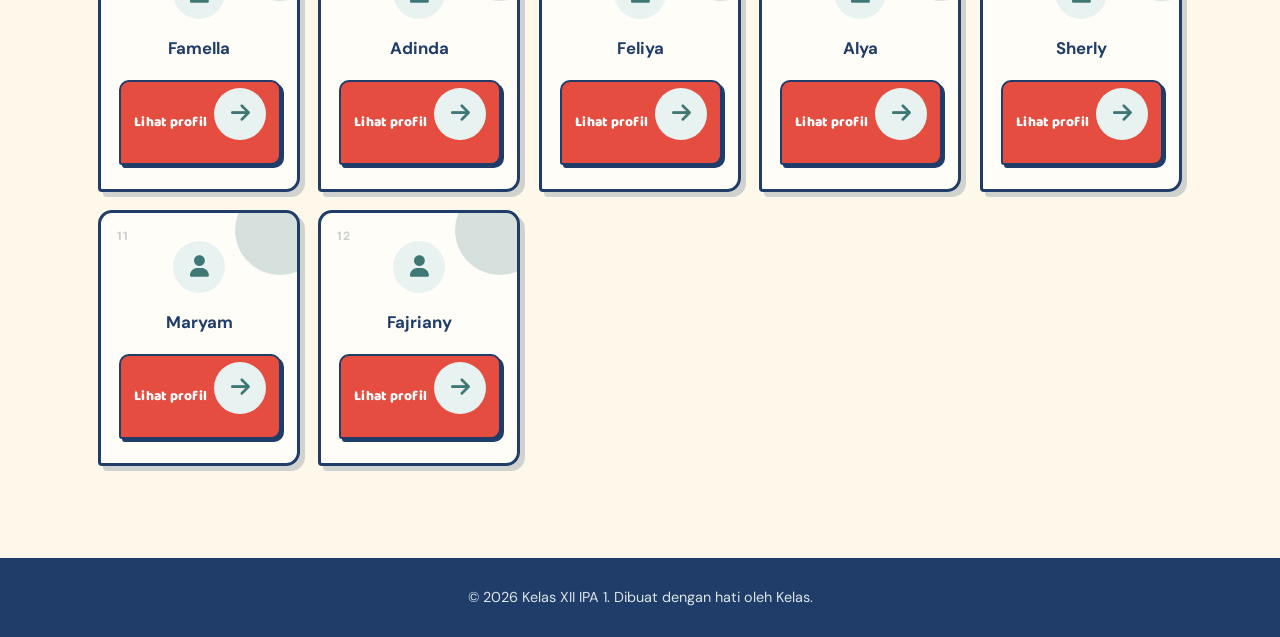
==== commit 85befd58: "Perbarui tema visual dan tombol profil siswa" ====
--- a/galeri.html
+++ b/galeri.html
@@ -26,7 +26,7 @@
                     <article class="card profile-card" tabindex="0" role="button" data-name="Galih" data-city="Belum diisi" data-instagram="Belum diisi" data-quote="Nikmati perjalanan, karena kenangan kelas tidak terulang."><i class="fas fa-user" aria-hidden="true"></i><h2>Galih</h2><span class="profile-hint">Lihat profil <i class="fas fa-arrow-right" aria-hidden="true"></i></span></article>
                     <article class="card profile-card" tabindex="0" role="button" data-name="Indra" data-city="Belum diisi" data-instagram="Belum diisi" data-quote="Kita mungkin berbeda, tetapi tujuan kita tetap sama."><i class="fas fa-user" aria-hidden="true"></i><h2>Indra</h2><span class="profile-hint">Lihat profil <i class="fas fa-arrow-right" aria-hidden="true"></i></span></article>
                     <article class="card profile-card" tabindex="0" role="button" data-name="Rafa" data-city="Belum diisi" data-instagram="Belum diisi" data-quote="Berani mencoba adalah langkah pertama menuju berhasil."><i class="fas fa-user" aria-hidden="true"></i><h2>Rafa</h2><span class="profile-hint">Lihat profil <i class="fas fa-arrow-right" aria-hidden="true"></i></span></article>
-                    <article class="card profile-card" tabindex="0" role="button" data-name="Rahayu" data-city="Belum diisi" data-instagram="Belum diisi" data-quote="Teman baik membuat masa sekolah menjadi lebih berarti."><i class="fas fa-user" aria-hidden="true"></i><h2>Rahayu</h2><span class="profile-hint">Lihat profil <i class="fas fa-arrow-right" aria-hidden="true"></i></span></article>
+                    <article class="card profile-card" tabindex="0" role="button" data-name="Afandi" data-city="Belum diisi" data-instagram="Belum diisi" data-quote="Teman baik membuat masa sekolah menjadi lebih berarti."><i class="fas fa-user" aria-hidden="true"></i><h2>Rahayu</h2><span class="profile-hint">Lihat profil <i class="fas fa-arrow-right" aria-hidden="true"></i></span></article>
                     <article class="card profile-card" tabindex="0" role="button" data-name="Dian" data-city="Belum diisi" data-instagram="Belum diisi" data-quote="Jangan takut bermimpi besar."><i class="fas fa-user" aria-hidden="true"></i><h2>Dian</h2><span class="profile-hint">Lihat profil <i class="fas fa-arrow-right" aria-hidden="true"></i></span></article>
                     <article class="card profile-card" tabindex="0" role="button" data-name="Fasya" data-city="Belum diisi" data-instagram="Belum diisi" data-quote="Kebersamaan adalah kekuatan terbaik kelas kita."><i class="fas fa-user" aria-hidden="true"></i><h2>Fasya</h2><span class="profile-hint">Lihat profil <i class="fas fa-arrow-right" aria-hidden="true"></i></span></article>
                     <article class="card profile-card" tabindex="0" role="button" data-name="Ritchie" data-city="Belum diisi" data-instagram="Belum diisi" data-quote="Hari ini belajar, besok menjadi lebih baik."><i class="fas fa-user" aria-hidden="true"></i><h2>Ritchie</h2><span class="profile-hint">Lihat profil <i class="fas fa-arrow-right" aria-hidden="true"></i></span></article>
--- a/halaman.css
+++ b/halaman.css
@@ -1,21 +1,22 @@
-@import url('https://fonts.googleapis.com/css2?family=DM+Sans:wght@400;500;600;700&family=Playfair+Display:wght@600;700&display=swap');
+@import url('https://fonts.googleapis.com/css2?family=Baloo+2:wght@600;700;800&family=DM+Sans:wght@400;500;600;700&family=Playfair+Display:wght@600;700&display=swap');
 
 :root {
-    --primary: #e8785d;
-    --primary-dark: #c85d47;
-    --ink: #233244;
-    --muted: #6d7782;
-    --surface: #fffdf9;
-    --soft-surface: #edf2ed;
-    --line: rgba(35, 50, 68, 0.12);
+    --primary: #e44d3f;
+    --primary-dark: #b92f2c;
+    --ink: #203c68;
+    --muted: #5e6f87;
+    --surface: #fffdf5;
+    --soft-surface: #f7d35f;
+    --line: rgba(32, 60, 104, 0.14);
+    --accent: #f5c542;
 }
 
 * { box-sizing: border-box; margin: 0; padding: 0; }
 html { scroll-behavior: smooth; }
-body { background: #fffaf4; color: var(--ink); font-family: 'DM Sans', sans-serif; line-height: 1.6; overflow-x: hidden; }
+body { background: #fdf8e9; color: var(--ink); font-family: 'DM Sans', sans-serif; line-height: 1.6; overflow-x: hidden; }
 body.modal-open { overflow: hidden; }
-header { align-items: center; backdrop-filter: blur(14px); background: rgba(255, 253, 249, 0.9); border-bottom: 1px solid var(--line); box-shadow: 0 8px 30px rgba(35, 50, 68, 0.06); display: flex; justify-content: space-between; left: 0; padding: 17px 6vw; position: fixed; top: 0; width: 100%; z-index: 10; }
-.logo { color: var(--ink); font-family: 'Playfair Display', serif; font-size: 1.35rem; }
+header { align-items: center; backdrop-filter: blur(18px); background: rgba(255, 253, 249, 0.82); border-bottom: 1px solid rgba(255, 255, 255, .75); box-shadow: 0 10px 32px rgba(31, 48, 64, 0.08); display: flex; justify-content: space-between; left: 0; padding: 16px clamp(20px, 6vw, 92px); position: fixed; top: 0; width: 100%; z-index: 10; }
+.logo { color: var(--ink); font-family: 'Playfair Display', serif; font-size: 1.4rem; letter-spacing: .01em; }
 .logo span { color: var(--primary); }
 nav ul { display: flex; list-style: none; }
 nav li { margin-left: 28px; }
@@ -24,21 +25,23 @@
 nav a:hover { color: var(--primary); }
 nav a:hover::after { transform: scaleX(1); transform-origin: left; }
 .menu-toggle { background: transparent; border: 0; color: var(--ink); cursor: pointer; display: none; font-size: 1.5rem; padding: 6px; }
-.page-hero { align-items: center; background: linear-gradient(135deg, rgba(35, 50, 68, .96), rgba(48, 72, 86, .88)), url('https://images.unsplash.com/photo-1523050854058-8df90110c9f1?auto=format&fit=crop&w=1350&q=80') center / cover; color: white; display: flex; justify-content: center; min-height: 48vh; overflow: hidden; padding: 130px 24px 70px; position: relative; text-align: center; }
-.page-hero::after { border: 1px solid rgba(246, 201, 69, .45); border-radius: 50%; bottom: -180px; content: ''; height: 360px; position: absolute; right: -100px; width: 360px; }
+.page-hero { align-items: center; background: linear-gradient(180deg, rgba(36, 126, 190, .7), rgba(29, 91, 156, .88)), url('https://images.unsplash.com/photo-1523050854058-8df90110c9f1?auto=format&fit=crop&w=1600&q=85') center / cover; color: white; display: flex; justify-content: center; min-height: 52vh; overflow: hidden; padding: 130px 24px 70px; position: relative; text-align: center; }
+.page-hero::before { background: radial-gradient(ellipse at center, #fff 0 35%, transparent 37%); background-size: 150px 70px; bottom: 22px; content: ''; height: 70px; left: -20px; opacity: .9; position: absolute; width: 220px; }
+.page-hero::after { border: 7px dotted rgba(255, 255, 255, .55); border-radius: 50%; bottom: -180px; content: ''; height: 360px; position: absolute; right: -100px; width: 360px; }
 .page-hero > div { position: relative; z-index: 1; }
-.page-hero h1 { animation: rise-in .8s ease both; font-family: 'Playfair Display', serif; font-size: clamp(2.8rem, 7vw, 5rem); line-height: 1.05; }
+.page-hero h1 { animation: rise-in .8s ease both; font-family: 'Playfair Display', serif; font-size: clamp(3rem, 7vw, 5.6rem); letter-spacing: -.025em; line-height: 1.05; }
 .page-hero p { animation: rise-in .8s .14s ease both; color: #f9e4d7; margin-top: 16px; }
-.container { animation: rise-in .8s .12s ease both; margin: auto; max-width: 1180px; padding: 92px 30px; }
+.container { animation: rise-in .8s .12s ease both; margin: -42px auto 0; max-width: 1180px; padding: 58px clamp(20px, 4vw, 48px) 92px; position: relative; z-index: 2; }
 .intro { color: var(--muted); font-size: 1.08rem; margin: auto; max-width: 760px; text-align: center; }
-.content-grid { align-items: center; display: grid; gap: 60px; grid-template-columns: 1fr 1fr; }
+.content-grid { align-items: center; background: var(--surface); border: 3px solid var(--ink); border-radius: 14px 14px 14px 4px; box-shadow: 8px 8px 0 var(--accent); display: grid; gap: clamp(30px, 6vw, 72px); grid-template-columns: 1fr 1fr; padding: clamp(24px, 5vw, 58px); }
 .content-grid img { border: 10px solid var(--surface); border-radius: 24px 24px 24px 4px; box-shadow: 0 18px 40px rgba(35, 50, 68, .14); display: block; transition: transform .4s ease, box-shadow .4s ease; width: 100%; }
 .content-grid img:hover { box-shadow: 0 24px 46px rgba(35, 50, 68, .2); transform: rotate(-1deg) translateY(-6px); }
-.content-grid p { color: var(--muted); margin-bottom: 18px; }
-.card-grid { display: grid; gap: 20px; grid-template-columns: repeat(auto-fit, minmax(220px, 1fr)); }
+.content-grid p { color: var(--muted); font-size: 1.02rem; margin-bottom: 18px; }
+.content-grid strong { color: var(--primary-dark); }
+.card-grid { display: grid; gap: 18px; grid-template-columns: repeat(auto-fit, minmax(220px, 1fr)); }
 .card.wali-kelas { grid-column: 1 / -1; justify-self: center; width: min(420px, 100%); }
-.card { animation: card-reveal .65s ease both; background: var(--surface); border: 1px solid var(--line); border-radius: 18px 18px 18px 4px; box-shadow: 0 12px 28px rgba(35, 50, 68, .06); padding: 30px 22px; text-align: center; transition: border-color .3s ease, transform .3s ease, box-shadow .3s ease; }
-.card:hover { box-shadow: 0 18px 34px rgba(35, 50, 68, .11); transform: translateY(-5px); }
+.card { animation: card-reveal .65s ease both; background: rgba(255, 253, 249, .95); border: 3px solid var(--ink); border-radius: 14px 14px 14px 4px; box-shadow: 5px 5px 0 rgba(32, 60, 104, .2); padding: 30px 22px; text-align: center; transition: border-color .3s ease, transform .3s ease, box-shadow .3s ease; }
+.card:hover { border-color: var(--primary); box-shadow: 7px 7px 0 var(--accent); transform: translate(-2px, -7px) rotate(-1deg); }
 .card i { color: var(--primary); font-size: 2.2rem; margin-bottom: 15px; }
 .card h2 { font-size: 1.1rem; margin-bottom: 6px; }
 .card p { color: var(--muted); font-size: .92rem; }
@@ -47,12 +50,12 @@
 .student-section > h2::before, .student-section > h2::after { background: var(--line); content: ''; height: 1px; max-width: 130px; width: 15vw; }
 .student-section > h2 span { color: var(--primary); font-family: 'DM Sans', sans-serif; font-size: .9rem; font-weight: 700; }
 .student-section .card-grid { counter-reset: student; grid-template-columns: repeat(auto-fit, minmax(190px, 1fr)); }
-.student-section .card { animation: card-reveal .65s ease both; counter-increment: student; min-height: 170px; overflow: hidden; padding: 28px 18px 22px; position: relative; }
+.student-section .card { animation: card-reveal .65s ease both; counter-increment: student; min-height: 198px; overflow: hidden; padding: 28px 18px 24px; position: relative; }
 .profile-card { cursor: pointer; }
 .profile-card:focus-visible { outline: 3px solid #f6c945; outline-offset: 4px; }
-.profile-hint { align-items: center; background: #fff1ec; border-radius: 999px; color: var(--primary-dark); display: inline-flex; font-size: .7rem; font-weight: 700; gap: 4px; margin-top: 14px; padding: 5px 10px; position: relative; transition: background .3s ease, color .3s ease, transform .3s ease; white-space: nowrap; }
-.profile-card:hover .profile-hint, .profile-card:focus-visible .profile-hint { background: var(--primary); color: #fff; transform: translateY(-2px); }
-.profile-hint i { font-size: .68rem; margin: 0 0 0 4px; }
+.profile-hint { align-items: center; background: var(--primary); border: 2px solid var(--ink); border-radius: 10px 10px 10px 3px; box-shadow: 3px 3px 0 var(--ink); color: #fff; display: inline-flex; font-family: 'Baloo 2', sans-serif; font-size: .86rem; font-weight: 800; gap: 7px; letter-spacing: .02em; margin-top: 18px; padding: 6px 13px 7px; position: relative; transition: background .25s ease, box-shadow .25s ease, transform .25s ease; white-space: nowrap; }
+.profile-card:hover .profile-hint, .profile-card:focus-visible .profile-hint { background: var(--accent); color: var(--ink); box-shadow: 1px 1px 0 var(--ink); transform: translate(2px, 2px) rotate(-1deg); }
+.profile-hint i { font-size: .72rem; margin: 0; }
 .student-section .card:nth-child(2) { animation-delay: .06s; }
 .student-section .card:nth-child(3) { animation-delay: .12s; }
 .student-section .card:nth-child(4) { animation-delay: .18s; }
@@ -64,7 +67,7 @@
 .student-section .card:nth-child(10) { animation-delay: .54s; }
 .student-section .card:nth-child(11) { animation-delay: .6s; }
 .student-section .card::before { color: rgba(35, 50, 68, .24); content: counter(student, decimal-leading-zero); font-size: .75rem; font-weight: 700; left: 16px; letter-spacing: .08em; position: absolute; top: 14px; }
-.student-section .card::after { background: var(--primary); border-radius: 50%; content: ''; height: 90px; opacity: .1; position: absolute; right: -28px; top: -28px; width: 90px; }
+.student-section .card::after { background: var(--accent); border-radius: 50%; content: ''; height: 90px; opacity: .25; position: absolute; right: -28px; top: -28px; width: 90px; }
 .student-section .card i { align-items: center; background: #fff1ec; border-radius: 50%; color: var(--primary); display: inline-flex; font-size: 1.35rem; height: 52px; justify-content: center; margin-bottom: 16px; position: relative; width: 52px; z-index: 1; }
 .student-section .card:hover i { animation: icon-bob .8s ease-in-out infinite alternate; }
 .student-section .card h2 { font-size: 1.05rem; margin: 0; position: relative; z-index: 1; }
@@ -88,7 +91,7 @@
 }
 .gallery-grid { display: grid; gap: 18px; grid-template-columns: repeat(auto-fit, minmax(250px, 1fr)); }
 .gallery-grid img { border-radius: 18px 18px 18px 4px; box-shadow: 0 12px 28px rgba(35, 50, 68, .12); display: block; height: 280px; object-fit: cover; transition: transform .4s ease, filter .4s ease, box-shadow .4s ease; width: 100%; }
-.gallery-grid img:hover { filter: saturate(1.1); transform: translateY(-5px); }
+.gallery-grid img:hover { box-shadow: 0 20px 38px rgba(31, 48, 64, .18); filter: saturate(1.1); transform: translateY(-7px) scale(1.01); }
 footer { background: var(--ink); color: #dce5e8; font-size: .9rem; padding: 28px 20px; text-align: center; }
 footer p { animation: rise-in .8s .2s ease both; }
 .profile-modal[hidden] { display: none; }
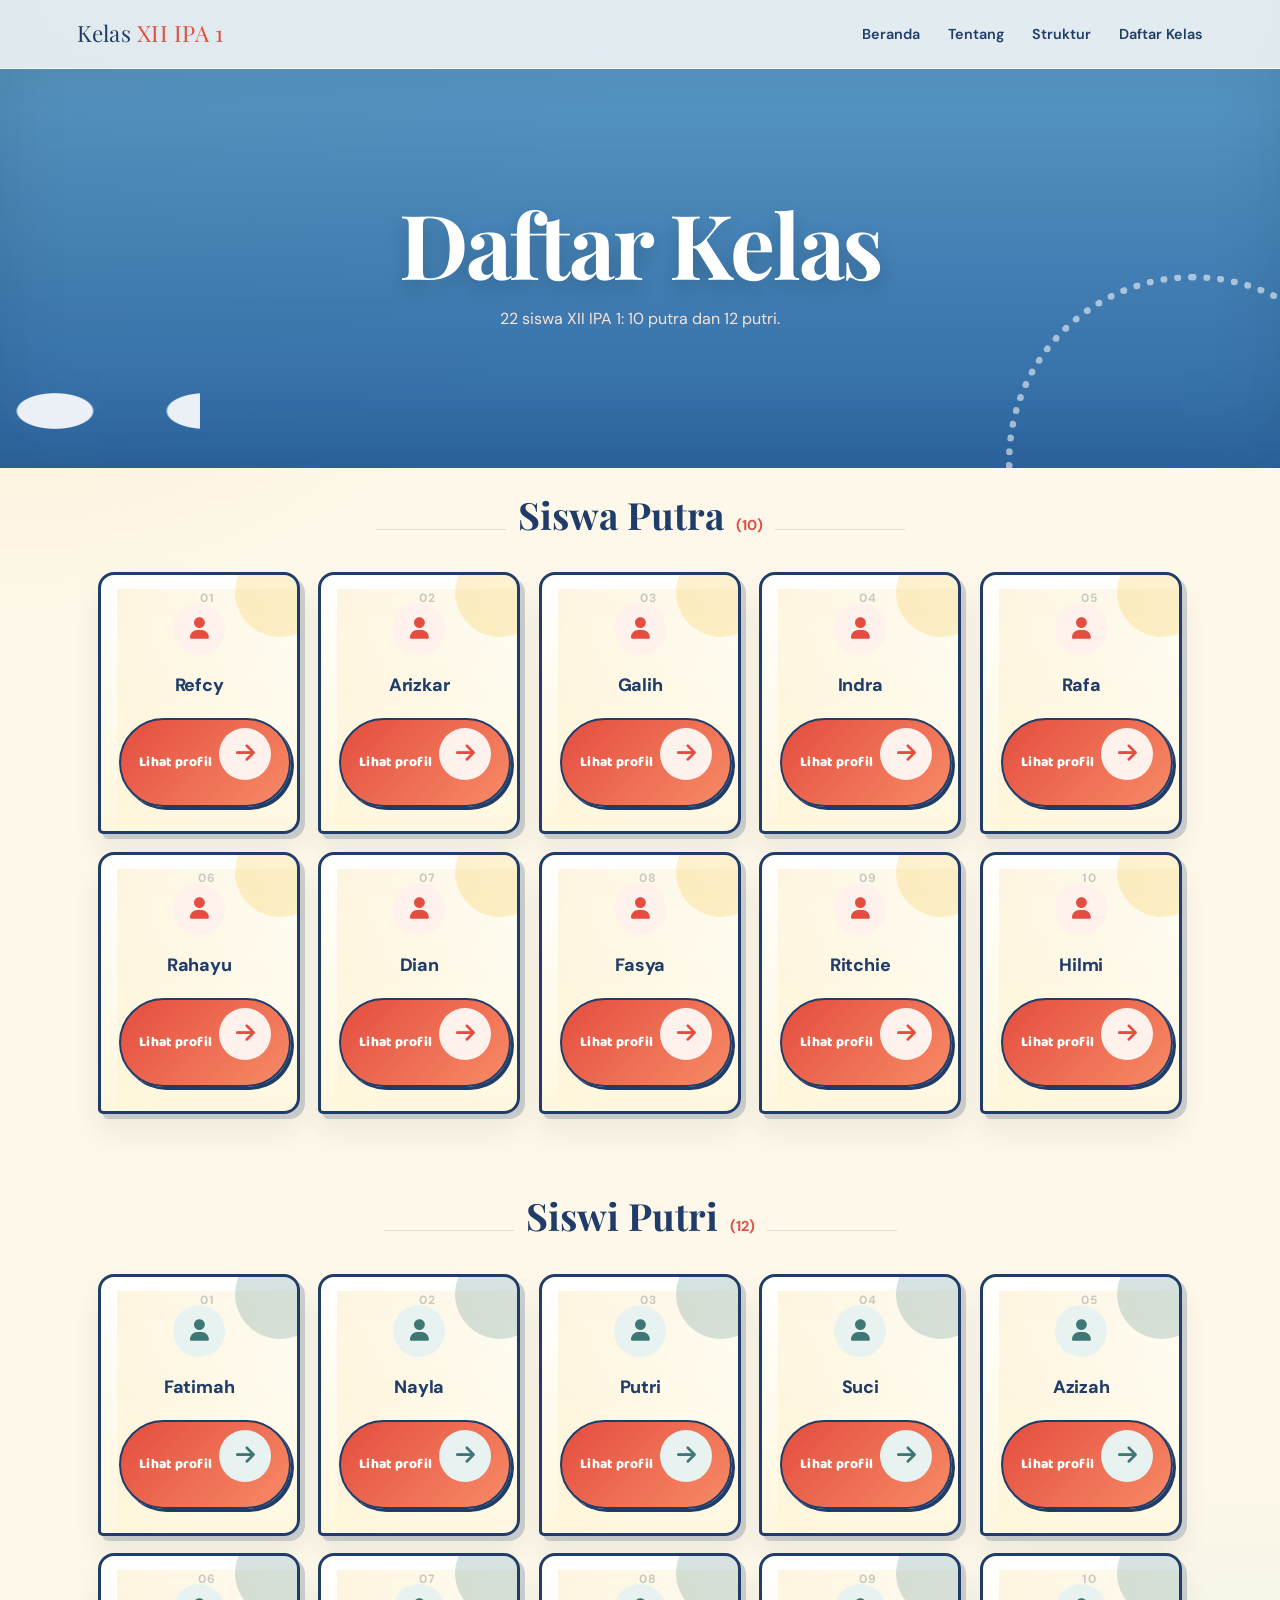
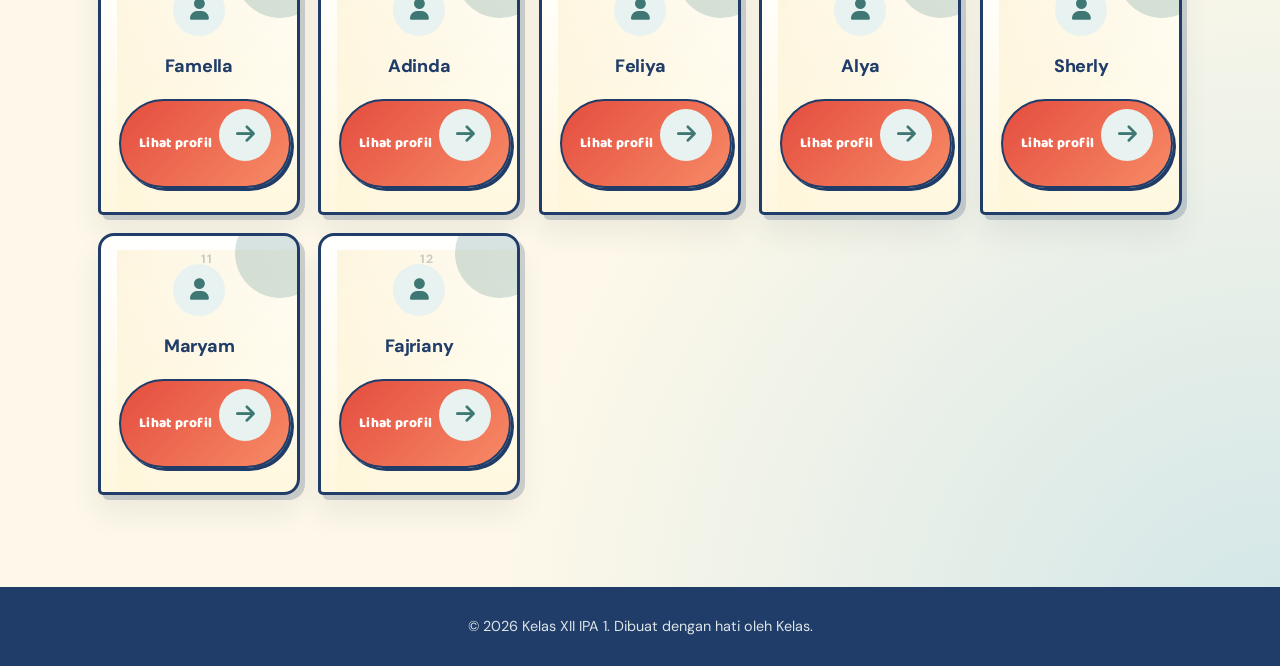
==== commit 02d741bf: "Polish homepage and student profile visuals" ====
--- a/galeri.html
+++ b/galeri.html
@@ -26,11 +26,11 @@
                     <article class="card profile-card" tabindex="0" role="button" data-name="Galih" data-city="Belum diisi" data-instagram="Belum diisi" data-quote="Nikmati perjalanan, karena kenangan kelas tidak terulang."><i class="fas fa-user" aria-hidden="true"></i><h2>Galih</h2><span class="profile-hint">Lihat profil <i class="fas fa-arrow-right" aria-hidden="true"></i></span></article>
                     <article class="card profile-card" tabindex="0" role="button" data-name="Indra" data-city="Belum diisi" data-instagram="Belum diisi" data-quote="Kita mungkin berbeda, tetapi tujuan kita tetap sama."><i class="fas fa-user" aria-hidden="true"></i><h2>Indra</h2><span class="profile-hint">Lihat profil <i class="fas fa-arrow-right" aria-hidden="true"></i></span></article>
                     <article class="card profile-card" tabindex="0" role="button" data-name="Rafa" data-city="Belum diisi" data-instagram="Belum diisi" data-quote="Berani mencoba adalah langkah pertama menuju berhasil."><i class="fas fa-user" aria-hidden="true"></i><h2>Rafa</h2><span class="profile-hint">Lihat profil <i class="fas fa-arrow-right" aria-hidden="true"></i></span></article>
-                    <article class="card profile-card" tabindex="0" role="button" data-name="Afandi" data-city="Belum diisi" data-instagram="Belum diisi" data-quote="Teman baik membuat masa sekolah menjadi lebih berarti."><i class="fas fa-user" aria-hidden="true"></i><h2>Rahayu</h2><span class="profile-hint">Lihat profil <i class="fas fa-arrow-right" aria-hidden="true"></i></span></article>
+                    <article class="card profile-card" tabindex="0" role="button" data-name="Rahayu" data-city="Belum diisi" data-instagram="Belum diisi" data-quote="Teman baik membuat masa sekolah menjadi lebih berarti."><i class="fas fa-user" aria-hidden="true"></i><h2>Rahayu</h2><span class="profile-hint">Lihat profil <i class="fas fa-arrow-right" aria-hidden="true"></i></span></article>
                     <article class="card profile-card" tabindex="0" role="button" data-name="Dian" data-city="Belum diisi" data-instagram="Belum diisi" data-quote="Jangan takut bermimpi besar."><i class="fas fa-user" aria-hidden="true"></i><h2>Dian</h2><span class="profile-hint">Lihat profil <i class="fas fa-arrow-right" aria-hidden="true"></i></span></article>
                     <article class="card profile-card" tabindex="0" role="button" data-name="Fasya" data-city="Belum diisi" data-instagram="Belum diisi" data-quote="Kebersamaan adalah kekuatan terbaik kelas kita."><i class="fas fa-user" aria-hidden="true"></i><h2>Fasya</h2><span class="profile-hint">Lihat profil <i class="fas fa-arrow-right" aria-hidden="true"></i></span></article>
                     <article class="card profile-card" tabindex="0" role="button" data-name="Ritchie" data-city="Belum diisi" data-instagram="Belum diisi" data-quote="Hari ini belajar, besok menjadi lebih baik."><i class="fas fa-user" aria-hidden="true"></i><h2>Ritchie</h2><span class="profile-hint">Lihat profil <i class="fas fa-arrow-right" aria-hidden="true"></i></span></article>
-                    <article class="card profile-card" tabindex="0" role="button" data-name="Hilmi" data-city="Belum diisi" data-instagram="Belum diisi" data-quote="Tetap rendah hati dan terus melangkah."><i class="fas fa-user" aria-hidden="true"></i><h2>Hilmi</h2><span class="profile-hint">Lihat profil <i class="fas fa-arrow-right" aria-hidden="true"></i></span></article>
+                    <article class="card profile-card" tabindex="0" role="button" data-name="Hilmi" data-city="Belum diisi" data-instagram="Belum diisi" data-quote="Tetap rendah hati dan terus melangkah." data-photo="assets/foto-siswa/hilmi.jpg"><i class="fas fa-user" aria-hidden="true"></i><h2>Hilmi</h2><span class="profile-hint">Lihat profil <i class="fas fa-arrow-right" aria-hidden="true"></i></span></article>
                 </div>
             </div>
             <div class="student-section">
@@ -65,6 +65,7 @@
                 <div><span>Asal kota</span><strong id="profile-city">Belum diisi</strong></div>
                 <div><span>Akun Instagram</span><strong id="profile-instagram">Belum diisi</strong></div>
             </div>
+            <p class="profile-status" id="profile-status">Foto belum diunggah</p>
             <blockquote id="profile-quote">“Kata-kata siswa akan tampil di sini.”</blockquote>
         </div>
     </div>
--- a/halaman.css
+++ b/halaman.css
@@ -9,12 +9,34 @@
     --soft-surface: #f7d35f;
     --line: rgba(32, 60, 104, 0.14);
     --accent: #f5c542;
+    --sky: #8ecae6;
+    --sky-deep: #1f6fb3;
+    --warm: #ffd8a8;
+    --shadow-soft: rgba(35, 50, 68, 0.16);
 }
 
 * { box-sizing: border-box; margin: 0; padding: 0; }
 html { scroll-behavior: smooth; }
-body { background: #fdf8e9; color: var(--ink); font-family: 'DM Sans', sans-serif; line-height: 1.6; overflow-x: hidden; }
+body {
+    background:
+        radial-gradient(circle at top left, rgba(255, 216, 168, 0.45), transparent 24%),
+        radial-gradient(circle at bottom right, rgba(142, 202, 230, 0.4), transparent 30%),
+        #fdf8e9;
+    color: var(--ink);
+    font-family: 'DM Sans', sans-serif;
+    line-height: 1.6;
+    overflow-x: hidden;
+}
 body.modal-open { overflow: hidden; }
+body::before {
+    content: "";
+    position: fixed;
+    inset: 0;
+    pointer-events: none;
+    background-image: radial-gradient(circle, rgba(255,255,255,0.7) 1.5px, transparent 1.5px);
+    background-size: 26px 26px;
+    opacity: 0.16;
+}
 header { align-items: center; backdrop-filter: blur(18px); background: rgba(255, 253, 249, 0.82); border-bottom: 1px solid rgba(255, 255, 255, .75); box-shadow: 0 10px 32px rgba(31, 48, 64, 0.08); display: flex; justify-content: space-between; left: 0; padding: 16px clamp(20px, 6vw, 92px); position: fixed; top: 0; width: 100%; z-index: 10; }
 .logo { color: var(--ink); font-family: 'Playfair Display', serif; font-size: 1.4rem; letter-spacing: .01em; }
 .logo span { color: var(--primary); }
@@ -25,11 +47,23 @@
 nav a:hover { color: var(--primary); }
 nav a:hover::after { transform: scaleX(1); transform-origin: left; }
 .menu-toggle { background: transparent; border: 0; color: var(--ink); cursor: pointer; display: none; font-size: 1.5rem; padding: 6px; }
-.page-hero { align-items: center; background: linear-gradient(180deg, rgba(36, 126, 190, .7), rgba(29, 91, 156, .88)), url('https://images.unsplash.com/photo-1523050854058-8df90110c9f1?auto=format&fit=crop&w=1600&q=85') center / cover; color: white; display: flex; justify-content: center; min-height: 52vh; overflow: hidden; padding: 130px 24px 70px; position: relative; text-align: center; }
+.page-hero {
+    align-items: center;
+    background: linear-gradient(180deg, rgba(36, 126, 190, .74), rgba(29, 91, 156, .92)), url('https://images.unsplash.com/photo-1523050854058-8df90110c9f1?auto=format&fit=crop&w=1600&q=85') center / cover;
+    box-shadow: inset 0 -30px 70px rgba(17, 40, 63, 0.14);
+    color: white;
+    display: flex;
+    justify-content: center;
+    min-height: 52vh;
+    overflow: hidden;
+    padding: 130px 24px 70px;
+    position: relative;
+    text-align: center;
+}
 .page-hero::before { background: radial-gradient(ellipse at center, #fff 0 35%, transparent 37%); background-size: 150px 70px; bottom: 22px; content: ''; height: 70px; left: -20px; opacity: .9; position: absolute; width: 220px; }
 .page-hero::after { border: 7px dotted rgba(255, 255, 255, .55); border-radius: 50%; bottom: -180px; content: ''; height: 360px; position: absolute; right: -100px; width: 360px; }
 .page-hero > div { position: relative; z-index: 1; }
-.page-hero h1 { animation: rise-in .8s ease both; font-family: 'Playfair Display', serif; font-size: clamp(3rem, 7vw, 5.6rem); letter-spacing: -.025em; line-height: 1.05; }
+.page-hero h1 { animation: rise-in .8s ease both; font-family: 'Playfair Display', serif; font-size: clamp(3rem, 7vw, 5.6rem); letter-spacing: -.025em; line-height: 1.05; text-shadow: 0 8px 20px rgba(0,0,0,0.18); }
 .page-hero p { animation: rise-in .8s .14s ease both; color: #f9e4d7; margin-top: 16px; }
 .container { animation: rise-in .8s .12s ease both; margin: -42px auto 0; max-width: 1180px; padding: 58px clamp(20px, 4vw, 48px) 92px; position: relative; z-index: 2; }
 .intro { color: var(--muted); font-size: 1.08rem; margin: auto; max-width: 760px; text-align: center; }
@@ -40,21 +74,91 @@
 .content-grid strong { color: var(--primary-dark); }
 .card-grid { display: grid; gap: 18px; grid-template-columns: repeat(auto-fit, minmax(220px, 1fr)); }
 .card.wali-kelas { grid-column: 1 / -1; justify-self: center; width: min(420px, 100%); }
-.card { animation: card-reveal .65s ease both; background: rgba(255, 253, 249, .95); border: 3px solid var(--ink); border-radius: 14px 14px 14px 4px; box-shadow: 5px 5px 0 rgba(32, 60, 104, .2); padding: 30px 22px; text-align: center; transition: border-color .3s ease, transform .3s ease, box-shadow .3s ease; }
-.card:hover { border-color: var(--primary); box-shadow: 7px 7px 0 var(--accent); transform: translate(-2px, -7px) rotate(-1deg); }
+.card {
+    animation: card-reveal .65s ease both;
+    background: linear-gradient(180deg, rgba(255,255,255,0.96), rgba(255,247,222,0.95));
+    border: 3px solid var(--ink);
+    border-radius: 16px 16px 16px 5px;
+    box-shadow: 0 18px 30px rgba(35, 50, 68, 0.08), 5px 5px 0 rgba(32, 60, 104, .2);
+    padding: 30px 22px;
+    text-align: center;
+    transition: border-color .3s ease, transform .3s ease, box-shadow .3s ease, filter .3s ease;
+}
+.card:hover { border-color: var(--primary); box-shadow: 0 26px 38px rgba(35, 50, 68, 0.12), 8px 8px 0 var(--accent); transform: translate(-2px, -8px) rotate(-1deg); filter: saturate(1.05); }
 .card i { color: var(--primary); font-size: 2.2rem; margin-bottom: 15px; }
 .card h2 { font-size: 1.1rem; margin-bottom: 6px; }
 .card p { color: var(--muted); font-size: .92rem; }
+.structure-map { display: flex; flex-direction: column; gap: 0; }
+.structure-level { display: grid; gap: 22px; margin: 0 auto; width: min(760px, 100%); }
+.structure-level-top { max-width: 390px; }
+.structure-level-leadership, .structure-level-administration { grid-template-columns: repeat(2, minmax(0, 1fr)); }
+.structure-card { min-height: 190px; padding: 26px 20px; position: relative; width: 100%; }
+.structure-card .role-label { color: var(--primary-dark); display: block; font-family: 'Baloo 2', sans-serif; font-size: .78rem; font-weight: 800; letter-spacing: .04em; margin-bottom: 10px; text-transform: uppercase; }
+.structure-card i { align-items: center; background: #fff1ec; border-radius: 50%; color: var(--primary); display: inline-flex; font-size: 1.8rem; height: 62px; justify-content: center; margin-bottom: 14px; width: 62px; }
+.structure-card h2 { font-family: 'Baloo 2', sans-serif; font-size: 1.45rem; line-height: 1.1; margin-bottom: 5px; }
+.structure-card p { font-size: .85rem; }
+.structure-level-top .structure-card { background: #fff8d9; }
+.structure-level-top .structure-card i { background: var(--accent); color: var(--ink); }
+.structure-level-administration .structure-card:first-child i { background: #e8f3f1; color: #3e7773; }
+.structure-level-administration .structure-card:last-child i { background: #fff1ec; color: var(--primary); }
+.structure-connector { background: var(--ink); height: 28px; margin: 0 auto; opacity: .45; width: 3px; }
+.structure-connector-short { height: 20px; }
 .student-section + .student-section { margin-top: 72px; }
 .student-section > h2 { align-items: baseline; display: flex; font-family: 'Playfair Display', serif; font-size: clamp(1.8rem, 4vw, 2.35rem); gap: 12px; justify-content: center; margin-bottom: 28px; }
 .student-section > h2::before, .student-section > h2::after { background: var(--line); content: ''; height: 1px; max-width: 130px; width: 15vw; }
 .student-section > h2 span { color: var(--primary); font-family: 'DM Sans', sans-serif; font-size: .9rem; font-weight: 700; }
 .student-section .card-grid { counter-reset: student; grid-template-columns: repeat(auto-fit, minmax(190px, 1fr)); }
-.student-section .card { animation: card-reveal .65s ease both; counter-increment: student; min-height: 198px; overflow: hidden; padding: 28px 18px 24px; position: relative; }
-.profile-card { cursor: pointer; }
+.student-section .card {
+    animation: card-reveal .65s ease both;
+    counter-increment: student;
+    min-height: 198px;
+    overflow: hidden;
+    padding: 28px 18px 24px;
+    position: relative;
+}
+.profile-card {
+    cursor: pointer;
+    position: relative;
+}
+.profile-card::before {
+    background: linear-gradient(135deg, rgba(245, 197, 66, 0.16), transparent 70%);
+    content: "";
+    inset: 0;
+    position: absolute;
+    z-index: 0;
+}
+.profile-card > * { position: relative; z-index: 1; }
+.profile-card:hover {
+    transform: translateY(-8px) rotate(-0.6deg);
+    border-color: rgba(228, 77, 63, 0.85);
+}
 .profile-card:focus-visible { outline: 3px solid #f6c945; outline-offset: 4px; }
-.profile-hint { align-items: center; background: var(--primary); border: 2px solid var(--ink); border-radius: 10px 10px 10px 3px; box-shadow: 3px 3px 0 var(--ink); color: #fff; display: inline-flex; font-family: 'Baloo 2', sans-serif; font-size: .86rem; font-weight: 800; gap: 7px; letter-spacing: .02em; margin-top: 18px; padding: 6px 13px 7px; position: relative; transition: background .25s ease, box-shadow .25s ease, transform .25s ease; white-space: nowrap; }
-.profile-card:hover .profile-hint, .profile-card:focus-visible .profile-hint { background: var(--accent); color: var(--ink); box-shadow: 1px 1px 0 var(--ink); transform: translate(2px, 2px) rotate(-1deg); }
+.profile-hint {
+    align-items: center;
+    background: linear-gradient(135deg, var(--primary), #f78b66);
+    border: 2px solid var(--ink);
+    border-radius: 999px;
+    box-shadow: 3px 3px 0 var(--ink);
+    color: #fff;
+    display: inline-flex;
+    font-family: 'Baloo 2', sans-serif;
+    font-size: .86rem;
+    font-weight: 800;
+    gap: 7px;
+    letter-spacing: .02em;
+    margin-top: 18px;
+    padding: 8px 18px 9px;
+    position: relative;
+    transition: background .25s ease, box-shadow .25s ease, transform .25s ease, filter .25s ease;
+    white-space: nowrap;
+}
+.profile-card:hover .profile-hint, .profile-card:focus-visible .profile-hint {
+    background: linear-gradient(135deg, var(--accent), #ffe089);
+    color: var(--ink);
+    box-shadow: 1px 1px 0 var(--ink);
+    filter: drop-shadow(0 6px 12px rgba(245, 197, 66, 0.3));
+    transform: translate(2px, 2px) rotate(-1deg);
+}
 .profile-hint i { font-size: .72rem; margin: 0; }
 .student-section .card:nth-child(2) { animation-delay: .06s; }
 .student-section .card:nth-child(3) { animation-delay: .12s; }
@@ -70,7 +174,14 @@
 .student-section .card::after { background: var(--accent); border-radius: 50%; content: ''; height: 90px; opacity: .25; position: absolute; right: -28px; top: -28px; width: 90px; }
 .student-section .card i { align-items: center; background: #fff1ec; border-radius: 50%; color: var(--primary); display: inline-flex; font-size: 1.35rem; height: 52px; justify-content: center; margin-bottom: 16px; position: relative; width: 52px; z-index: 1; }
 .student-section .card:hover i { animation: icon-bob .8s ease-in-out infinite alternate; }
-.student-section .card h2 { font-size: 1.05rem; margin: 0; position: relative; z-index: 1; }
+.student-section .card h2 {
+    font-size: 1.12rem;
+    font-weight: 800;
+    letter-spacing: -.01em;
+    margin: 0;
+    position: relative;
+    z-index: 1;
+}
 .student-section:nth-child(2) .card::after { background: #5e8f8b; }
 .student-section:nth-child(2) .card i { background: #e8f3f1; color: #3e7773; }
 .student-section:nth-child(2) .card:hover { border-color: rgba(62, 119, 115, .35); }
@@ -97,7 +208,7 @@
 .profile-modal[hidden] { display: none; }
 .profile-modal { align-items: center; display: flex; inset: 0; justify-content: center; padding: 20px; position: fixed; z-index: 2000; }
 .profile-modal-backdrop { background: rgba(18, 31, 42, .68); inset: 0; position: absolute; }
-.profile-dialog { animation: modal-in .3s ease both; background: var(--surface); border-radius: 24px 24px 24px 5px; box-shadow: 0 26px 80px rgba(18, 31, 42, .3); max-width: 480px; padding: 38px 30px 30px; position: relative; width: 100%; }
+.profile-dialog { animation: modal-in .3s ease both; background: linear-gradient(180deg, #fffdf9, #fffaf0); border: 2px solid rgba(32, 60, 104, 0.08); border-radius: 24px 24px 24px 5px; box-shadow: 0 26px 80px rgba(18, 31, 42, .3); max-width: 480px; padding: 38px 30px 30px; position: relative; width: 100%; }
 .profile-close { align-items: center; background: #f4eee8; border: 0; border-radius: 50%; color: var(--ink); cursor: pointer; display: inline-flex; height: 38px; justify-content: center; position: absolute; right: 18px; top: 18px; transition: background .2s ease, transform .2s ease; width: 38px; }
 .profile-close:hover { background: #f8d6ca; transform: rotate(90deg); }
 .profile-photo { border: 5px solid #fff; border-radius: 18px 18px 18px 4px; box-shadow: 0 12px 26px rgba(35, 50, 68, .16); display: flex; height: 190px; margin: -4px 0 22px; overflow: hidden; position: relative; width: 100%; }
@@ -112,6 +223,17 @@
 .profile-details div { align-items: center; display: flex; justify-content: space-between; gap: 15px; }
 .profile-details span { color: var(--muted); font-size: .85rem; }
 .profile-details strong { font-size: .9rem; text-align: right; }
+.profile-status {
+    background: rgba(245, 197, 66, 0.14);
+    border: 1px dashed rgba(32, 60, 104, 0.3);
+    border-radius: 999px;
+    color: var(--ink);
+    display: inline-flex;
+    font-size: .78rem;
+    font-weight: 700;
+    margin: 18px 0 0;
+    padding: 7px 12px;
+}
 .profile-dialog blockquote { color: var(--muted); font-family: 'Playfair Display', serif; font-size: 1.15rem; font-style: italic; line-height: 1.45; margin-top: 22px; }
 @keyframes modal-in { from { opacity: 0; transform: translateY(18px) scale(.96); } to { opacity: 1; transform: translateY(0) scale(1); } }
 @media (max-width: 768px) {
@@ -125,6 +247,8 @@
     .page-hero { min-height: 42vh; }
     .container { padding: 65px 20px; }
     .content-grid { gap: 30px; grid-template-columns: 1fr; }
+    .structure-level-leadership, .structure-level-administration { grid-template-columns: 1fr; max-width: 390px; }
+    .structure-card { min-height: 175px; }
     .profile-dialog { padding: 34px 22px 24px; }
     .profile-details div { align-items: flex-start; flex-direction: column; gap: 2px; }
     .profile-details strong { text-align: left; }
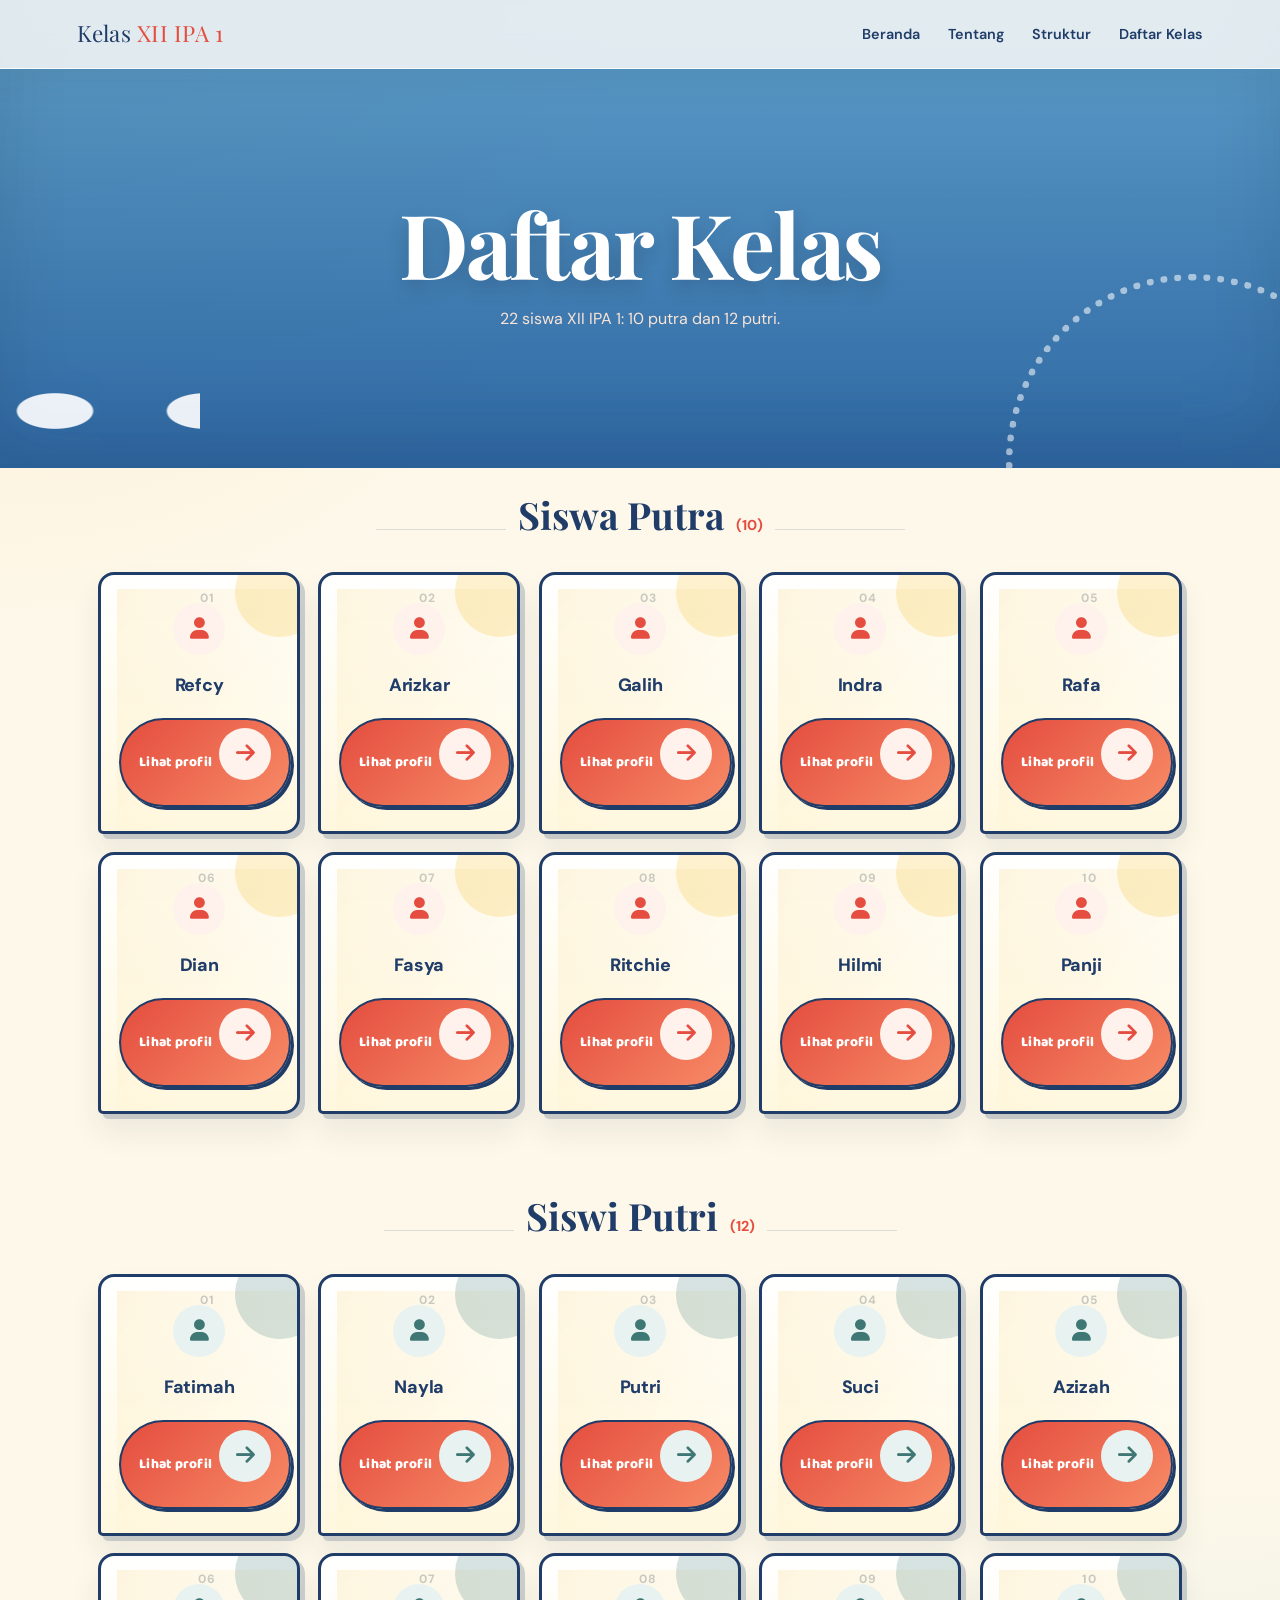
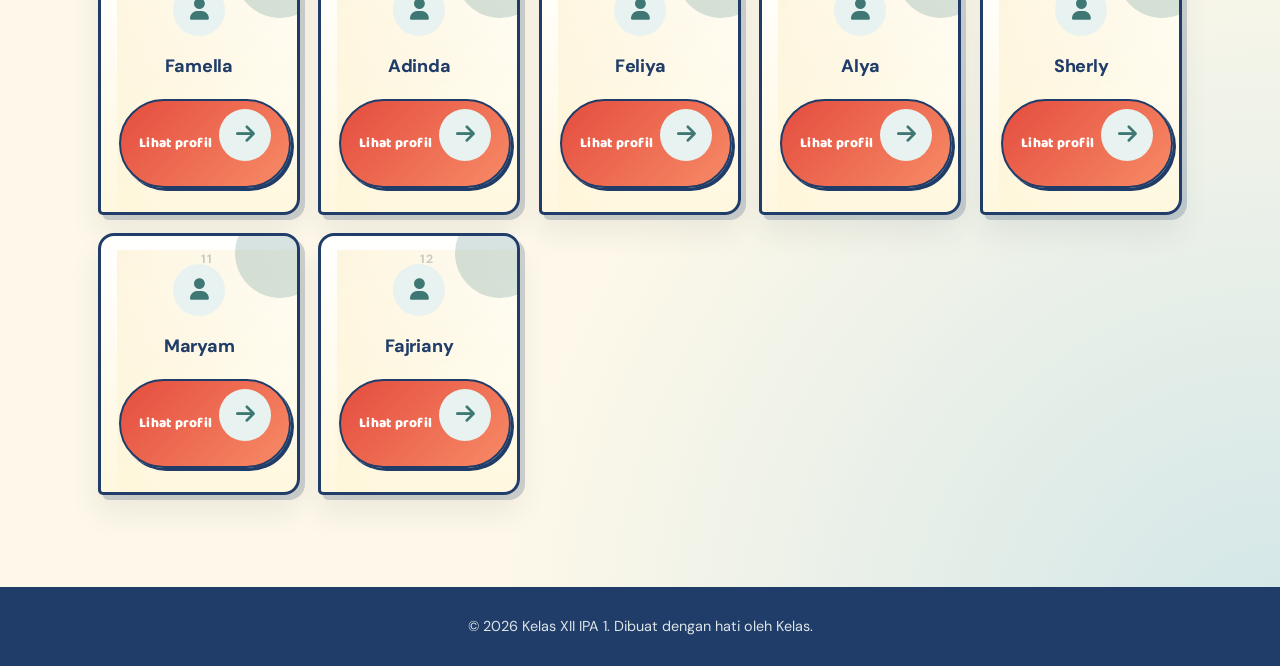
==== commit 704dbcf0: "Add student data links and profile updates" ====
--- a/galeri.html
+++ b/galeri.html
@@ -23,14 +23,14 @@
                 <div class="card-grid">
                     <article class="card profile-card" tabindex="0" role="button" data-name="Refcy" data-city="Belum diisi" data-instagram="Belum diisi" data-quote="Terus belajar dan tetap kompak bersama teman-teman."><i class="fas fa-user" aria-hidden="true"></i><h2>Refcy</h2><span class="profile-hint">Lihat profil <i class="fas fa-arrow-right" aria-hidden="true"></i></span></article>
                     <article class="card profile-card" tabindex="0" role="button" data-name="Arizkar" data-city="Belum diisi" data-instagram="Belum diisi" data-quote="Setiap proses kecil membawa kita lebih dekat ke mimpi."><i class="fas fa-user" aria-hidden="true"></i><h2>Arizkar</h2><span class="profile-hint">Lihat profil <i class="fas fa-arrow-right" aria-hidden="true"></i></span></article>
-                    <article class="card profile-card" tabindex="0" role="button" data-name="Galih" data-city="Belum diisi" data-instagram="Belum diisi" data-quote="Nikmati perjalanan, karena kenangan kelas tidak terulang."><i class="fas fa-user" aria-hidden="true"></i><h2>Galih</h2><span class="profile-hint">Lihat profil <i class="fas fa-arrow-right" aria-hidden="true"></i></span></article>
+                    <article class="card profile-card" tabindex="0" role="button" data-name="Galih" data-city="Belum diisi" data-instagram="Belum diisi" data-quote="Nikmati perjalanan, karena kenangan kelas tidak terulang." data-photo="assets/foto-siswa/galih.jpg.jpeg"><i class="fas fa-user" aria-hidden="true"></i><h2>Galih</h2><span class="profile-hint">Lihat profil <i class="fas fa-arrow-right" aria-hidden="true"></i></span></article>
                     <article class="card profile-card" tabindex="0" role="button" data-name="Indra" data-city="Belum diisi" data-instagram="Belum diisi" data-quote="Kita mungkin berbeda, tetapi tujuan kita tetap sama."><i class="fas fa-user" aria-hidden="true"></i><h2>Indra</h2><span class="profile-hint">Lihat profil <i class="fas fa-arrow-right" aria-hidden="true"></i></span></article>
                     <article class="card profile-card" tabindex="0" role="button" data-name="Rafa" data-city="Belum diisi" data-instagram="Belum diisi" data-quote="Berani mencoba adalah langkah pertama menuju berhasil."><i class="fas fa-user" aria-hidden="true"></i><h2>Rafa</h2><span class="profile-hint">Lihat profil <i class="fas fa-arrow-right" aria-hidden="true"></i></span></article>
-                    <article class="card profile-card" tabindex="0" role="button" data-name="Rahayu" data-city="Belum diisi" data-instagram="Belum diisi" data-quote="Teman baik membuat masa sekolah menjadi lebih berarti."><i class="fas fa-user" aria-hidden="true"></i><h2>Rahayu</h2><span class="profile-hint">Lihat profil <i class="fas fa-arrow-right" aria-hidden="true"></i></span></article>
                     <article class="card profile-card" tabindex="0" role="button" data-name="Dian" data-city="Belum diisi" data-instagram="Belum diisi" data-quote="Jangan takut bermimpi besar."><i class="fas fa-user" aria-hidden="true"></i><h2>Dian</h2><span class="profile-hint">Lihat profil <i class="fas fa-arrow-right" aria-hidden="true"></i></span></article>
                     <article class="card profile-card" tabindex="0" role="button" data-name="Fasya" data-city="Belum diisi" data-instagram="Belum diisi" data-quote="Kebersamaan adalah kekuatan terbaik kelas kita."><i class="fas fa-user" aria-hidden="true"></i><h2>Fasya</h2><span class="profile-hint">Lihat profil <i class="fas fa-arrow-right" aria-hidden="true"></i></span></article>
                     <article class="card profile-card" tabindex="0" role="button" data-name="Ritchie" data-city="Belum diisi" data-instagram="Belum diisi" data-quote="Hari ini belajar, besok menjadi lebih baik."><i class="fas fa-user" aria-hidden="true"></i><h2>Ritchie</h2><span class="profile-hint">Lihat profil <i class="fas fa-arrow-right" aria-hidden="true"></i></span></article>
-                    <article class="card profile-card" tabindex="0" role="button" data-name="Hilmi" data-city="Belum diisi" data-instagram="Belum diisi" data-quote="Tetap rendah hati dan terus melangkah." data-photo="assets/foto-siswa/hilmi.jpg"><i class="fas fa-user" aria-hidden="true"></i><h2>Hilmi</h2><span class="profile-hint">Lihat profil <i class="fas fa-arrow-right" aria-hidden="true"></i></span></article>
+                    <article class="card profile-card" tabindex="0" role="button" data-name="Hilmi" data-city="Belum diisi" data-instagram="Belum diisi" data-quote="Tetap rendah hati dan terus melangkah." data-photo="assets/foto-siswa/hilmi.jpg.jpg"><i class="fas fa-user" aria-hidden="true"></i><h2>Hilmi</h2><span class="profile-hint">Lihat profil <i class="fas fa-arrow-right" aria-hidden="true"></i></span></article>
+                    <article class="card profile-card" tabindex="0" role="button" data-name="Panji" data-city="Belum diisi" data-instagram="Belum diisi" data-quote="Tetap semangat dan terus melangkah bersama kelas." data-photo="assets/foto-siswa/panji.jpg.jpg"><i class="fas fa-user" aria-hidden="true"></i><h2>Panji</h2><span class="profile-hint">Lihat profil <i class="fas fa-arrow-right" aria-hidden="true"></i></span></article>
                 </div>
             </div>
             <div class="student-section">
@@ -63,13 +63,14 @@
             <div class="profile-details">
                 <div><span>Kelas</span><strong>XII IPA 1</strong></div>
                 <div><span>Asal kota</span><strong id="profile-city">Belum diisi</strong></div>
-                <div><span>Akun Instagram</span><strong id="profile-instagram">Belum diisi</strong></div>
+                <div><span>Akun Instagram</span><a id="profile-instagram" class="profile-instagram" href="#" target="_blank" rel="noopener noreferrer">Belum diisi</a></div>
             </div>
             <p class="profile-status" id="profile-status">Foto belum diunggah</p>
             <blockquote id="profile-quote">“Kata-kata siswa akan tampil di sini.”</blockquote>
         </div>
     </div>
     <script src="menu.js"></script>
+    <script src="data-siswa.js"></script>
     <script src="profil-siswa.js"></script>
 </body>
 </html>
--- a/halaman.css
+++ b/halaman.css
@@ -223,6 +223,9 @@
 .profile-details div { align-items: center; display: flex; justify-content: space-between; gap: 15px; }
 .profile-details span { color: var(--muted); font-size: .85rem; }
 .profile-details strong { font-size: .9rem; text-align: right; }
+.profile-instagram { color: var(--primary-dark); font-size: .9rem; font-weight: 800; text-align: right; text-decoration: none; }
+.profile-instagram:hover { text-decoration: underline; }
+.profile-instagram.is-empty { color: var(--ink); cursor: default; pointer-events: none; }
 .profile-status {
     background: rgba(245, 197, 66, 0.14);
     border: 1px dashed rgba(32, 60, 104, 0.3);
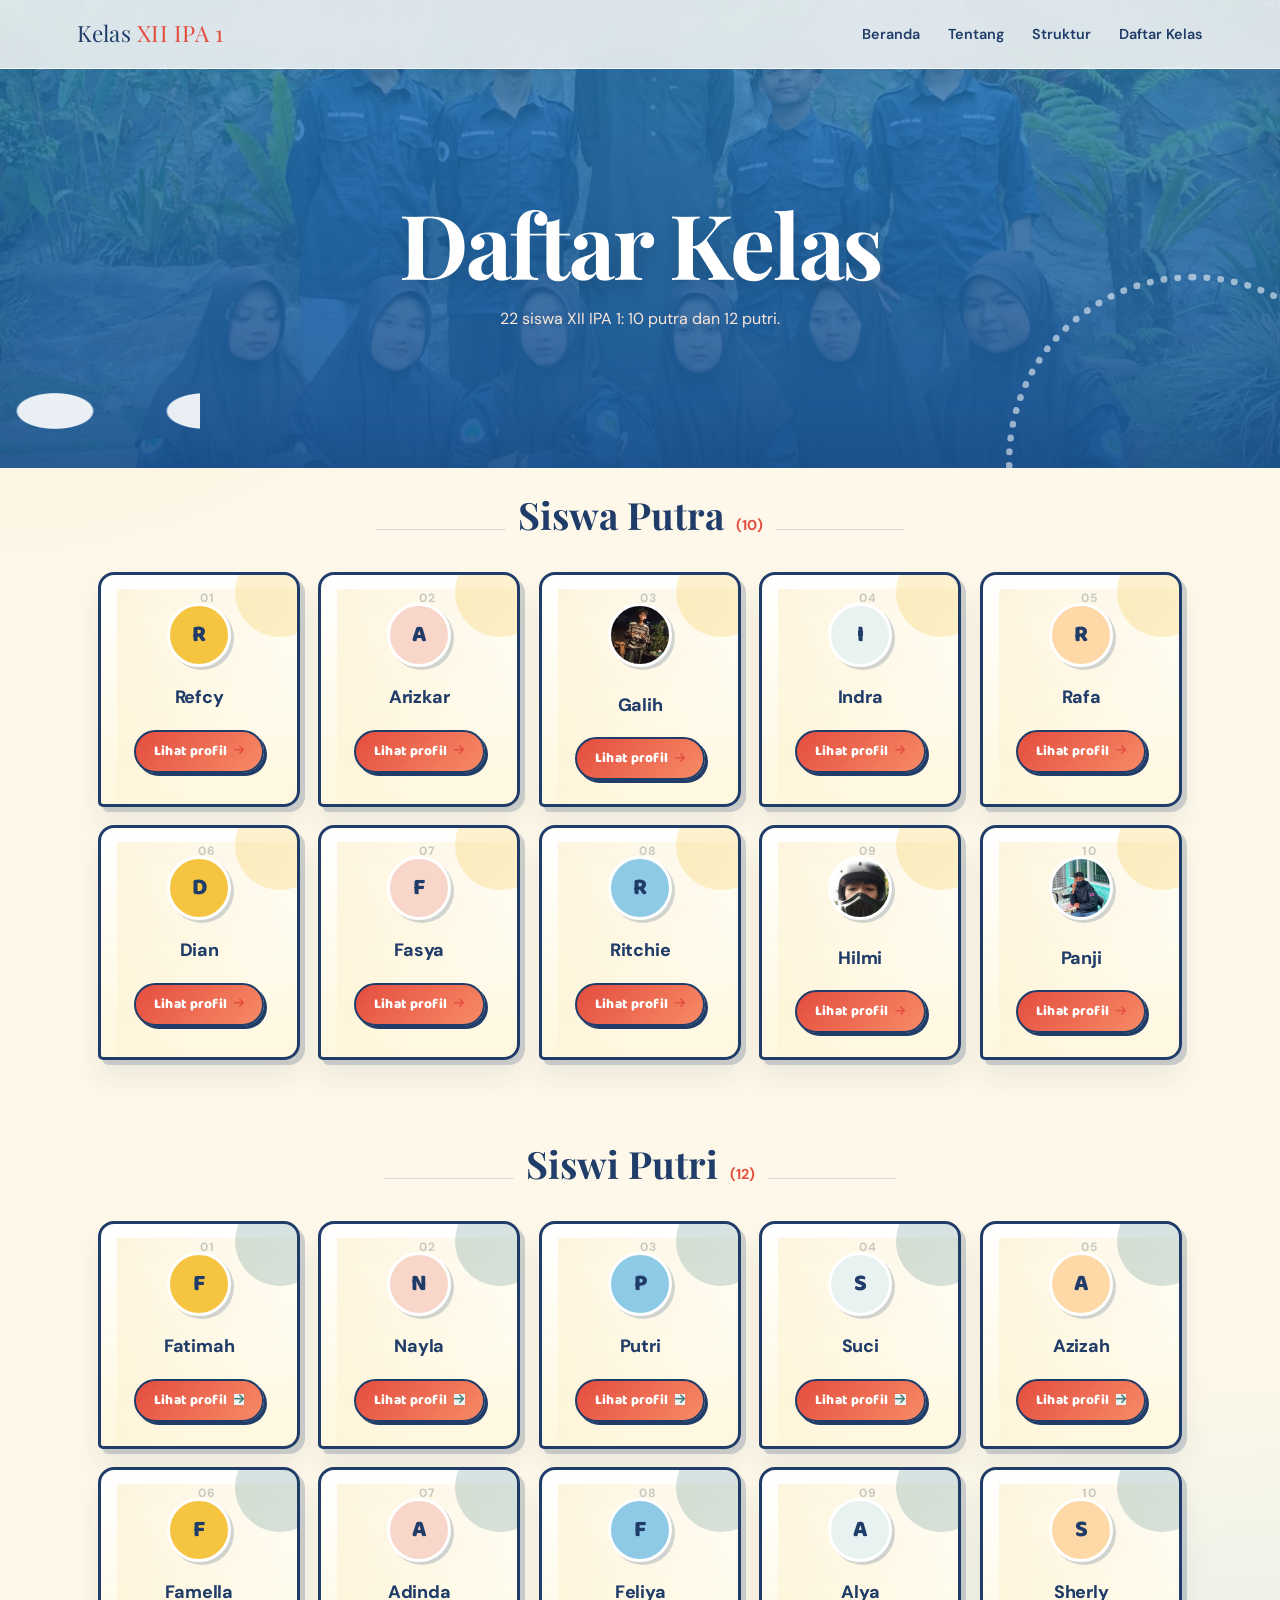
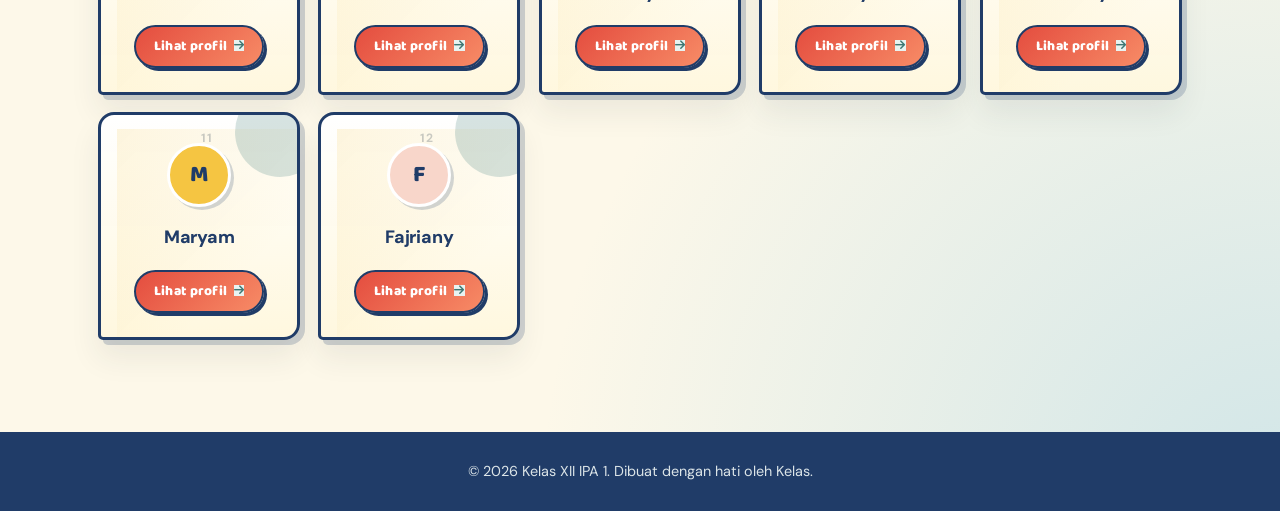
==== commit de78b1d7: "Polish scrapbook visual system" ====
--- a/galeri.html
+++ b/galeri.html
@@ -1,53 +1,53 @@
-<!DOCTYPE html>
+﻿<!DOCTYPE html>
 <html lang="id">
 <head>
     <meta charset="UTF-8">
     <meta name="viewport" content="width=device-width, initial-scale=1.0">
+    <meta name="description" content="Daftar siswa dan profil anggota kelas XII IPA 1.">
+    <meta property="og:title" content="Daftar Kelas XII IPA 1">
+    <meta property="og:description" content="Kenali siswa-siswi kelas XII IPA 1.">
+    <meta property="og:type" content="website">
+    <meta property="og:image" content="foto-kelas.jpg">
     <title>Daftar Kelas XII IPA 1</title>
+    <link rel="icon" href="favicon.svg" type="image/svg+xml">
     <link rel="stylesheet" href="https://cdnjs.cloudflare.com/ajax/libs/font-awesome/6.4.0/css/all.min.css">
     <link rel="stylesheet" href="halaman.css">
 </head>
 <body>
-    <header>
-        <div class="logo">Kelas <span>XII IPA 1</span></div>
-        <button class="menu-toggle" type="button" aria-label="Buka menu" aria-expanded="false" aria-controls="main-nav"><i class="fas fa-bars" aria-hidden="true"></i></button>
-        <nav id="main-nav" aria-label="Navigasi utama">
-            <ul><li><a href="newproject.html">Beranda</a></li><li><a href="tentang.html">Tentang</a></li><li><a href="struktur.html">Struktur</a></li><li><a href="galeri.html">Daftar Kelas</a></li></ul>
-        </nav>
-    </header>
+    <div data-site-header></div>
     <main>
         <section class="page-hero"><div><h1>Daftar Kelas</h1><p>22 siswa XII IPA 1: 10 putra dan 12 putri.</p></div></section>
         <section class="container">
             <div class="student-section">
                 <h2>Siswa Putra <span>(10)</span></h2>
                 <div class="card-grid">
-                    <article class="card profile-card" tabindex="0" role="button" data-name="Refcy" data-city="Belum diisi" data-instagram="Belum diisi" data-quote="Terus belajar dan tetap kompak bersama teman-teman."><i class="fas fa-user" aria-hidden="true"></i><h2>Refcy</h2><span class="profile-hint">Lihat profil <i class="fas fa-arrow-right" aria-hidden="true"></i></span></article>
-                    <article class="card profile-card" tabindex="0" role="button" data-name="Arizkar" data-city="Belum diisi" data-instagram="Belum diisi" data-quote="Setiap proses kecil membawa kita lebih dekat ke mimpi."><i class="fas fa-user" aria-hidden="true"></i><h2>Arizkar</h2><span class="profile-hint">Lihat profil <i class="fas fa-arrow-right" aria-hidden="true"></i></span></article>
-                    <article class="card profile-card" tabindex="0" role="button" data-name="Galih" data-city="Belum diisi" data-instagram="Belum diisi" data-quote="Nikmati perjalanan, karena kenangan kelas tidak terulang." data-photo="assets/foto-siswa/galih.jpg.jpeg"><i class="fas fa-user" aria-hidden="true"></i><h2>Galih</h2><span class="profile-hint">Lihat profil <i class="fas fa-arrow-right" aria-hidden="true"></i></span></article>
-                    <article class="card profile-card" tabindex="0" role="button" data-name="Indra" data-city="Belum diisi" data-instagram="Belum diisi" data-quote="Kita mungkin berbeda, tetapi tujuan kita tetap sama."><i class="fas fa-user" aria-hidden="true"></i><h2>Indra</h2><span class="profile-hint">Lihat profil <i class="fas fa-arrow-right" aria-hidden="true"></i></span></article>
-                    <article class="card profile-card" tabindex="0" role="button" data-name="Rafa" data-city="Belum diisi" data-instagram="Belum diisi" data-quote="Berani mencoba adalah langkah pertama menuju berhasil."><i class="fas fa-user" aria-hidden="true"></i><h2>Rafa</h2><span class="profile-hint">Lihat profil <i class="fas fa-arrow-right" aria-hidden="true"></i></span></article>
-                    <article class="card profile-card" tabindex="0" role="button" data-name="Dian" data-city="Belum diisi" data-instagram="Belum diisi" data-quote="Jangan takut bermimpi besar."><i class="fas fa-user" aria-hidden="true"></i><h2>Dian</h2><span class="profile-hint">Lihat profil <i class="fas fa-arrow-right" aria-hidden="true"></i></span></article>
-                    <article class="card profile-card" tabindex="0" role="button" data-name="Fasya" data-city="Belum diisi" data-instagram="Belum diisi" data-quote="Kebersamaan adalah kekuatan terbaik kelas kita."><i class="fas fa-user" aria-hidden="true"></i><h2>Fasya</h2><span class="profile-hint">Lihat profil <i class="fas fa-arrow-right" aria-hidden="true"></i></span></article>
-                    <article class="card profile-card" tabindex="0" role="button" data-name="Ritchie" data-city="Belum diisi" data-instagram="Belum diisi" data-quote="Hari ini belajar, besok menjadi lebih baik."><i class="fas fa-user" aria-hidden="true"></i><h2>Ritchie</h2><span class="profile-hint">Lihat profil <i class="fas fa-arrow-right" aria-hidden="true"></i></span></article>
-                    <article class="card profile-card" tabindex="0" role="button" data-name="Hilmi" data-city="Belum diisi" data-instagram="Belum diisi" data-quote="Tetap rendah hati dan terus melangkah." data-photo="assets/foto-siswa/hilmi.jpg.jpg"><i class="fas fa-user" aria-hidden="true"></i><h2>Hilmi</h2><span class="profile-hint">Lihat profil <i class="fas fa-arrow-right" aria-hidden="true"></i></span></article>
-                    <article class="card profile-card" tabindex="0" role="button" data-name="Panji" data-city="Belum diisi" data-instagram="Belum diisi" data-quote="Tetap semangat dan terus melangkah bersama kelas." data-photo="assets/foto-siswa/panji.jpg.jpg"><i class="fas fa-user" aria-hidden="true"></i><h2>Panji</h2><span class="profile-hint">Lihat profil <i class="fas fa-arrow-right" aria-hidden="true"></i></span></article>
+                    <article class="card profile-card" tabindex="0" role="button" data-name="Refcy"><i class="fas fa-user" aria-hidden="true"></i><h2>Refcy</h2><span class="profile-hint">Lihat profil <i class="fas fa-arrow-right" aria-hidden="true"></i></span></article>
+                    <article class="card profile-card" tabindex="0" role="button" data-name="Arizkar"><i class="fas fa-user" aria-hidden="true"></i><h2>Arizkar</h2><span class="profile-hint">Lihat profil <i class="fas fa-arrow-right" aria-hidden="true"></i></span></article>
+                    <article class="card profile-card" tabindex="0" role="button" data-name="Galih"><i class="fas fa-user" aria-hidden="true"></i><h2>Galih</h2><span class="profile-hint">Lihat profil <i class="fas fa-arrow-right" aria-hidden="true"></i></span></article>
+                    <article class="card profile-card" tabindex="0" role="button" data-name="Indra"><i class="fas fa-user" aria-hidden="true"></i><h2>Indra</h2><span class="profile-hint">Lihat profil <i class="fas fa-arrow-right" aria-hidden="true"></i></span></article>
+                    <article class="card profile-card" tabindex="0" role="button" data-name="Rafa"><i class="fas fa-user" aria-hidden="true"></i><h2>Rafa</h2><span class="profile-hint">Lihat profil <i class="fas fa-arrow-right" aria-hidden="true"></i></span></article>
+                    <article class="card profile-card" tabindex="0" role="button" data-name="Dian"><i class="fas fa-user" aria-hidden="true"></i><h2>Dian</h2><span class="profile-hint">Lihat profil <i class="fas fa-arrow-right" aria-hidden="true"></i></span></article>
+                    <article class="card profile-card" tabindex="0" role="button" data-name="Fasya"><i class="fas fa-user" aria-hidden="true"></i><h2>Fasya</h2><span class="profile-hint">Lihat profil <i class="fas fa-arrow-right" aria-hidden="true"></i></span></article>
+                    <article class="card profile-card" tabindex="0" role="button" data-name="Ritchie"><i class="fas fa-user" aria-hidden="true"></i><h2>Ritchie</h2><span class="profile-hint">Lihat profil <i class="fas fa-arrow-right" aria-hidden="true"></i></span></article>
+                    <article class="card profile-card" tabindex="0" role="button" data-name="Hilmi"><i class="fas fa-user" aria-hidden="true"></i><h2>Hilmi</h2><span class="profile-hint">Lihat profil <i class="fas fa-arrow-right" aria-hidden="true"></i></span></article>
+                    <article class="card profile-card" tabindex="0" role="button" data-name="Panji"><i class="fas fa-user" aria-hidden="true"></i><h2>Panji</h2><span class="profile-hint">Lihat profil <i class="fas fa-arrow-right" aria-hidden="true"></i></span></article>
                 </div>
             </div>
             <div class="student-section">
                 <h2>Siswi Putri <span>(12)</span></h2>
                 <div class="card-grid">
-                    <article class="card profile-card" tabindex="0" role="button" data-name="Fatimah" data-city="Belum diisi" data-instagram="Belum diisi" data-quote="Kelas adalah tempat cerita indah dimulai."><i class="fas fa-user" aria-hidden="true"></i><h2>Fatimah</h2><span class="profile-hint">Lihat profil <i class="fas fa-arrow-right" aria-hidden="true"></i></span></article>
-                    <article class="card profile-card" tabindex="0" role="button" data-name="Nayla" data-city="Belum diisi" data-instagram="Belum diisi" data-quote="Jalani hari dengan semangat dan senyuman."><i class="fas fa-user" aria-hidden="true"></i><h2>Nayla</h2><span class="profile-hint">Lihat profil <i class="fas fa-arrow-right" aria-hidden="true"></i></span></article>
-                    <article class="card profile-card" tabindex="0" role="button" data-name="Putri" data-city="Belum diisi" data-instagram="Belum diisi" data-quote="Mimpi besar dimulai dari langkah sederhana."><i class="fas fa-user" aria-hidden="true"></i><h2>Putri</h2><span class="profile-hint">Lihat profil <i class="fas fa-arrow-right" aria-hidden="true"></i></span></article>
-                    <article class="card profile-card" tabindex="0" role="button" data-name="Suci" data-city="Belum diisi" data-instagram="Belum diisi" data-quote="Bersama kita bisa melewati semuanya."><i class="fas fa-user" aria-hidden="true"></i><h2>Suci</h2><span class="profile-hint">Lihat profil <i class="fas fa-arrow-right" aria-hidden="true"></i></span></article>
-                    <article class="card profile-card" tabindex="0" role="button" data-name="Azizah" data-city="Belum diisi" data-instagram="Belum diisi" data-quote="Jadilah versi terbaik dari dirimu sendiri."><i class="fas fa-user" aria-hidden="true"></i><h2>Azizah</h2><span class="profile-hint">Lihat profil <i class="fas fa-arrow-right" aria-hidden="true"></i></span></article>
-                    <article class="card profile-card" tabindex="0" role="button" data-name="Famella" data-city="Belum diisi" data-instagram="Belum diisi" data-quote="Simpan kenangan baik, bawa semangatnya."><i class="fas fa-user" aria-hidden="true"></i><h2>Famella</h2><span class="profile-hint">Lihat profil <i class="fas fa-arrow-right" aria-hidden="true"></i></span></article>
-                    <article class="card profile-card" tabindex="0" role="button" data-name="Adinda" data-city="Belum diisi" data-instagram="Belum diisi" data-quote="Tidak ada yang tidak mungkin jika dilakukan bersama."><i class="fas fa-user" aria-hidden="true"></i><h2>Adinda</h2><span class="profile-hint">Lihat profil <i class="fas fa-arrow-right" aria-hidden="true"></i></span></article>
-                    <article class="card profile-card" tabindex="0" role="button" data-name="Feliya" data-city="Belum diisi" data-instagram="Belum diisi" data-quote="Terus tumbuh, terus bersinar."><i class="fas fa-user" aria-hidden="true"></i><h2>Feliya</h2><span class="profile-hint">Lihat profil <i class="fas fa-arrow-right" aria-hidden="true"></i></span></article>
-                    <article class="card profile-card" tabindex="0" role="button" data-name="Alya" data-city="Belum diisi" data-instagram="Belum diisi" data-quote="Kebahagiaan sederhana selalu layak dirayakan."><i class="fas fa-user" aria-hidden="true"></i><h2>Alya</h2><span class="profile-hint">Lihat profil <i class="fas fa-arrow-right" aria-hidden="true"></i></span></article>
-                    <article class="card profile-card" tabindex="0" role="button" data-name="Sherly" data-city="Belum diisi" data-instagram="Belum diisi" data-quote="Berikan yang terbaik untuk setiap kesempatan."><i class="fas fa-user" aria-hidden="true"></i><h2>Sherly</h2><span class="profile-hint">Lihat profil <i class="fas fa-arrow-right" aria-hidden="true"></i></span></article>
-                    <article class="card profile-card" tabindex="0" role="button" data-name="Maryam" data-city="Belum diisi" data-instagram="Belum diisi" data-quote="Teman seperjuangan adalah hadiah terbaik di sekolah."><i class="fas fa-user" aria-hidden="true"></i><h2>Maryam</h2><span class="profile-hint">Lihat profil <i class="fas fa-arrow-right" aria-hidden="true"></i></span></article>
-                    <article class="card profile-card" tabindex="0" role="button" data-name="Fajriany" data-city="Belum diisi" data-instagram="Belum diisi" data-quote="Tetap semangat mengejar cita-cita."><i class="fas fa-user" aria-hidden="true"></i><h2>Fajriany</h2><span class="profile-hint">Lihat profil <i class="fas fa-arrow-right" aria-hidden="true"></i></span></article>
+                    <article class="card profile-card" tabindex="0" role="button" data-name="Fatimah"><i class="fas fa-user" aria-hidden="true"></i><h2>Fatimah</h2><span class="profile-hint">Lihat profil <i class="fas fa-arrow-right" aria-hidden="true"></i></span></article>
+                    <article class="card profile-card" tabindex="0" role="button" data-name="Nayla"><i class="fas fa-user" aria-hidden="true"></i><h2>Nayla</h2><span class="profile-hint">Lihat profil <i class="fas fa-arrow-right" aria-hidden="true"></i></span></article>
+                    <article class="card profile-card" tabindex="0" role="button" data-name="Putri"><i class="fas fa-user" aria-hidden="true"></i><h2>Putri</h2><span class="profile-hint">Lihat profil <i class="fas fa-arrow-right" aria-hidden="true"></i></span></article>
+                    <article class="card profile-card" tabindex="0" role="button" data-name="Suci"><i class="fas fa-user" aria-hidden="true"></i><h2>Suci</h2><span class="profile-hint">Lihat profil <i class="fas fa-arrow-right" aria-hidden="true"></i></span></article>
+                    <article class="card profile-card" tabindex="0" role="button" data-name="Azizah"><i class="fas fa-user" aria-hidden="true"></i><h2>Azizah</h2><span class="profile-hint">Lihat profil <i class="fas fa-arrow-right" aria-hidden="true"></i></span></article>
+                    <article class="card profile-card" tabindex="0" role="button" data-name="Famella"><i class="fas fa-user" aria-hidden="true"></i><h2>Famella</h2><span class="profile-hint">Lihat profil <i class="fas fa-arrow-right" aria-hidden="true"></i></span></article>
+                    <article class="card profile-card" tabindex="0" role="button" data-name="Adinda"><i class="fas fa-user" aria-hidden="true"></i><h2>Adinda</h2><span class="profile-hint">Lihat profil <i class="fas fa-arrow-right" aria-hidden="true"></i></span></article>
+                    <article class="card profile-card" tabindex="0" role="button" data-name="Feliya"><i class="fas fa-user" aria-hidden="true"></i><h2>Feliya</h2><span class="profile-hint">Lihat profil <i class="fas fa-arrow-right" aria-hidden="true"></i></span></article>
+                    <article class="card profile-card" tabindex="0" role="button" data-name="Alya"><i class="fas fa-user" aria-hidden="true"></i><h2>Alya</h2><span class="profile-hint">Lihat profil <i class="fas fa-arrow-right" aria-hidden="true"></i></span></article>
+                    <article class="card profile-card" tabindex="0" role="button" data-name="Sherly"><i class="fas fa-user" aria-hidden="true"></i><h2>Sherly</h2><span class="profile-hint">Lihat profil <i class="fas fa-arrow-right" aria-hidden="true"></i></span></article>
+                    <article class="card profile-card" tabindex="0" role="button" data-name="Maryam"><i class="fas fa-user" aria-hidden="true"></i><h2>Maryam</h2><span class="profile-hint">Lihat profil <i class="fas fa-arrow-right" aria-hidden="true"></i></span></article>
+                    <article class="card profile-card" tabindex="0" role="button" data-name="Fajriany"><i class="fas fa-user" aria-hidden="true"></i><h2>Fajriany</h2><span class="profile-hint">Lihat profil <i class="fas fa-arrow-right" aria-hidden="true"></i></span></article>
                 </div>
             </div>
         </section>
@@ -66,7 +66,7 @@
                 <div><span>Akun Instagram</span><a id="profile-instagram" class="profile-instagram" href="#" target="_blank" rel="noopener noreferrer">Belum diisi</a></div>
             </div>
             <p class="profile-status" id="profile-status">Foto belum diunggah</p>
-            <blockquote id="profile-quote">“Kata-kata siswa akan tampil di sini.”</blockquote>
+            <blockquote id="profile-quote">â€œKata-kata siswa akan tampil di sini.â€</blockquote>
         </div>
     </div>
     <script src="menu.js"></script>
--- a/halaman.css
+++ b/halaman.css
@@ -49,7 +49,7 @@
 .menu-toggle { background: transparent; border: 0; color: var(--ink); cursor: pointer; display: none; font-size: 1.5rem; padding: 6px; }
 .page-hero {
     align-items: center;
-    background: linear-gradient(180deg, rgba(36, 126, 190, .74), rgba(29, 91, 156, .92)), url('https://images.unsplash.com/photo-1523050854058-8df90110c9f1?auto=format&fit=crop&w=1600&q=85') center / cover;
+    background: linear-gradient(180deg, rgba(36, 126, 190, .74), rgba(29, 91, 156, .92)), url('foto-kelas.jpg') center / cover;
     box-shadow: inset 0 -30px 70px rgba(17, 40, 63, 0.14);
     color: white;
     display: flex;
@@ -72,6 +72,12 @@
 .content-grid img:hover { box-shadow: 0 24px 46px rgba(35, 50, 68, .2); transform: rotate(-1deg) translateY(-6px); }
 .content-grid p { color: var(--muted); font-size: 1.02rem; margin-bottom: 18px; }
 .content-grid strong { color: var(--primary-dark); }
+.about-stats { display: grid; gap: 10px; grid-template-columns: repeat(4, 1fr); margin-top: 28px; }
+.about-stat { background: #fff8d9; border: 2px solid var(--ink); border-radius: 12px 12px 12px 3px; box-shadow: 3px 3px 0 var(--accent); padding: 12px 8px; text-align: center; }
+.about-stat:nth-child(2) { background: #e8f3f1; box-shadow: 3px 3px 0 #8ecae6; }
+.about-stat:nth-child(3) { background: #fff1ec; box-shadow: 3px 3px 0 #f8d6ca; }
+.about-stat strong { color: var(--ink); display: block; font-family: 'Playfair Display', serif; font-size: 1.6rem; line-height: 1; }
+.about-stat span { color: var(--muted); display: block; font-family: 'Baloo 2', sans-serif; font-size: .78rem; font-weight: 700; margin-top: 5px; }
 .card-grid { display: grid; gap: 18px; grid-template-columns: repeat(auto-fit, minmax(220px, 1fr)); }
 .card.wali-kelas { grid-column: 1 / -1; justify-self: center; width: min(420px, 100%); }
 .card {
@@ -172,8 +178,9 @@
 .student-section .card:nth-child(11) { animation-delay: .6s; }
 .student-section .card::before { color: rgba(35, 50, 68, .24); content: counter(student, decimal-leading-zero); font-size: .75rem; font-weight: 700; left: 16px; letter-spacing: .08em; position: absolute; top: 14px; }
 .student-section .card::after { background: var(--accent); border-radius: 50%; content: ''; height: 90px; opacity: .25; position: absolute; right: -28px; top: -28px; width: 90px; }
-.student-section .card i { align-items: center; background: #fff1ec; border-radius: 50%; color: var(--primary); display: inline-flex; font-size: 1.35rem; height: 52px; justify-content: center; margin-bottom: 16px; position: relative; width: 52px; z-index: 1; }
-.student-section .card:hover i { animation: icon-bob .8s ease-in-out infinite alternate; }
+.student-avatar { align-items: center; background-position: center; background-size: cover; border: 3px solid #fff; border-radius: 50%; box-shadow: 3px 3px 0 rgba(32, 60, 104, .2); color: var(--ink); display: inline-flex; font-family: 'Baloo 2', sans-serif; font-size: 1.45rem; font-weight: 800; height: 64px; justify-content: center; margin-bottom: 16px; position: relative; width: 64px; z-index: 1; }
+.student-avatar.has-photo { background-color: #edf2ed; }
+.student-section .card:hover .student-avatar { animation: icon-bob .8s ease-in-out infinite alternate; }
 .student-section .card h2 {
     font-size: 1.12rem;
     font-weight: 800;
@@ -239,6 +246,52 @@
 }
 .profile-dialog blockquote { color: var(--muted); font-family: 'Playfair Display', serif; font-size: 1.15rem; font-style: italic; line-height: 1.45; margin-top: 22px; }
 @keyframes modal-in { from { opacity: 0; transform: translateY(18px) scale(.96); } to { opacity: 1; transform: translateY(0) scale(1); } }
+
+/* Homepage */
+.home-hero {
+    align-items: stretch;
+    background: linear-gradient(110deg, rgba(19, 88, 145, .92), rgba(38, 132, 190, .82) 45%, rgba(24, 81, 145, .76)), url('foto-kelas.jpg') center / cover;
+    color: #fff;
+    display: flex;
+    min-height: 100vh;
+    overflow: hidden;
+    padding: 140px clamp(20px, 7vw, 110px) 90px;
+    position: relative;
+}
+.home-hero::before { border: 12px solid rgba(255, 255, 255, .1); border-radius: 50%; bottom: -90px; content: ''; height: 360px; left: -120px; position: absolute; width: 360px; }
+.home-hero::after { border: 1px solid rgba(246, 201, 69, .5); border-radius: 50%; bottom: -150px; box-shadow: 0 0 0 24px rgba(246, 201, 69, .05), 0 0 0 48px rgba(246, 201, 69, .04); content: ''; height: 420px; position: absolute; right: -110px; width: 420px; }
+.home-content { align-items: center; display: grid; gap: clamp(40px, 8vw, 120px); grid-template-columns: minmax(0, 1.25fr) minmax(260px, .75fr); margin: auto; position: relative; width: min(1180px, 100%); z-index: 1; }
+.home-copy { max-width: 720px; text-align: left; }
+.home-copy > * { animation: rise-in .8s ease both; }
+.home-copy > :nth-child(2) { animation-delay: .1s; }
+.home-copy > :nth-child(3) { animation-delay: .2s; }
+.home-copy > :nth-child(4) { animation-delay: .3s; }
+.home-eyebrow { align-items: center; color: var(--accent); display: inline-flex; font-family: 'Baloo 2', sans-serif; font-size: .78rem; font-weight: 800; gap: 10px; letter-spacing: .16em; margin-bottom: 24px; text-transform: uppercase; }
+.home-eyebrow::before { background: var(--accent); content: ''; height: 2px; width: 34px; }
+.home-copy h1 { font-family: 'Playfair Display', serif; font-size: clamp(3rem, 7vw, 6.2rem); letter-spacing: -.02em; line-height: 1.05; margin-bottom: 18px; }
+.home-copy p { color: #f9e4d7; font-size: clamp(1rem, 2vw, 1.18rem); margin-bottom: 30px; max-width: 560px; }
+.home-actions { align-items: center; display: flex; flex-wrap: wrap; gap: 14px; }
+.home-card { animation: rise-in .9s .2s ease both; backdrop-filter: blur(14px); background: rgba(255, 253, 249, .14); border: 3px solid rgba(255, 255, 255, .8); border-radius: 18px 18px 18px 6px; box-shadow: 0 30px 55px rgba(11, 31, 48, .22), 8px 8px 0 rgba(245, 197, 66, .9); overflow: hidden; padding: 28px; position: relative; }
+.home-card::before { background: linear-gradient(135deg, rgba(255,255,255,.11), transparent 55%); content: ''; inset: 0; position: absolute; }
+.home-card > * { position: relative; }
+.home-card-label { color: rgba(255, 255, 255, .66); font-family: 'Baloo 2', sans-serif; font-size: .78rem; font-weight: 800; letter-spacing: .12em; margin-bottom: 22px; text-transform: uppercase; }
+.home-card h2 { font-family: 'Playfair Display', serif; font-size: 2rem; line-height: 1.1; margin-bottom: 24px; }
+.home-facts { display: grid; gap: 20px 14px; grid-template-columns: repeat(2, 1fr); }
+.home-fact { border-top: 1px solid rgba(255, 255, 255, .22); padding-top: 14px; }
+.home-fact strong { color: var(--accent); display: block; font-family: 'Playfair Display', serif; font-size: 1.7rem; line-height: 1; }
+.home-fact span { color: rgba(255, 255, 255, .75); display: block; font-size: .78rem; margin-top: 6px; }
+.home-btn { align-items: center; background: linear-gradient(135deg, var(--primary), #f58a68); border: 2px solid rgba(255, 255, 255, .18); border-radius: 999px; box-shadow: 0 18px 34px rgba(217, 99, 79, .32); color: #fff; display: inline-flex; font-weight: 700; gap: 10px; padding: 15px 28px; text-decoration: none; transition: transform .25s ease, box-shadow .25s ease; }
+.home-btn:hover { box-shadow: 0 22px 40px rgba(217, 99, 79, .4); transform: translateY(-4px); }
+.home-btn-secondary { background: rgba(255, 255, 255, .1); box-shadow: none; }
+.home-btn-secondary:hover { background: rgba(255, 255, 255, .2); box-shadow: none; }
+@media (max-width: 768px) {
+    .home-hero { min-height: auto; padding-bottom: 70px; padding-top: 140px; }
+    .home-content { gap: 48px; grid-template-columns: 1fr; }
+    .home-copy { text-align: center; }
+    .home-copy p { margin-left: auto; margin-right: auto; }
+    .home-actions { justify-content: center; }
+    .home-card { margin: 0 auto; max-width: 430px; }
+}
 @media (max-width: 768px) {
     header { flex-wrap: wrap; padding: 14px 20px; }
     .menu-toggle { display: block; }
@@ -250,6 +303,7 @@
     .page-hero { min-height: 42vh; }
     .container { padding: 65px 20px; }
     .content-grid { gap: 30px; grid-template-columns: 1fr; }
+    .about-stats { grid-template-columns: repeat(2, 1fr); }
     .structure-level-leadership, .structure-level-administration { grid-template-columns: 1fr; max-width: 390px; }
     .structure-card { min-height: 175px; }
     .profile-dialog { padding: 34px 22px 24px; }
